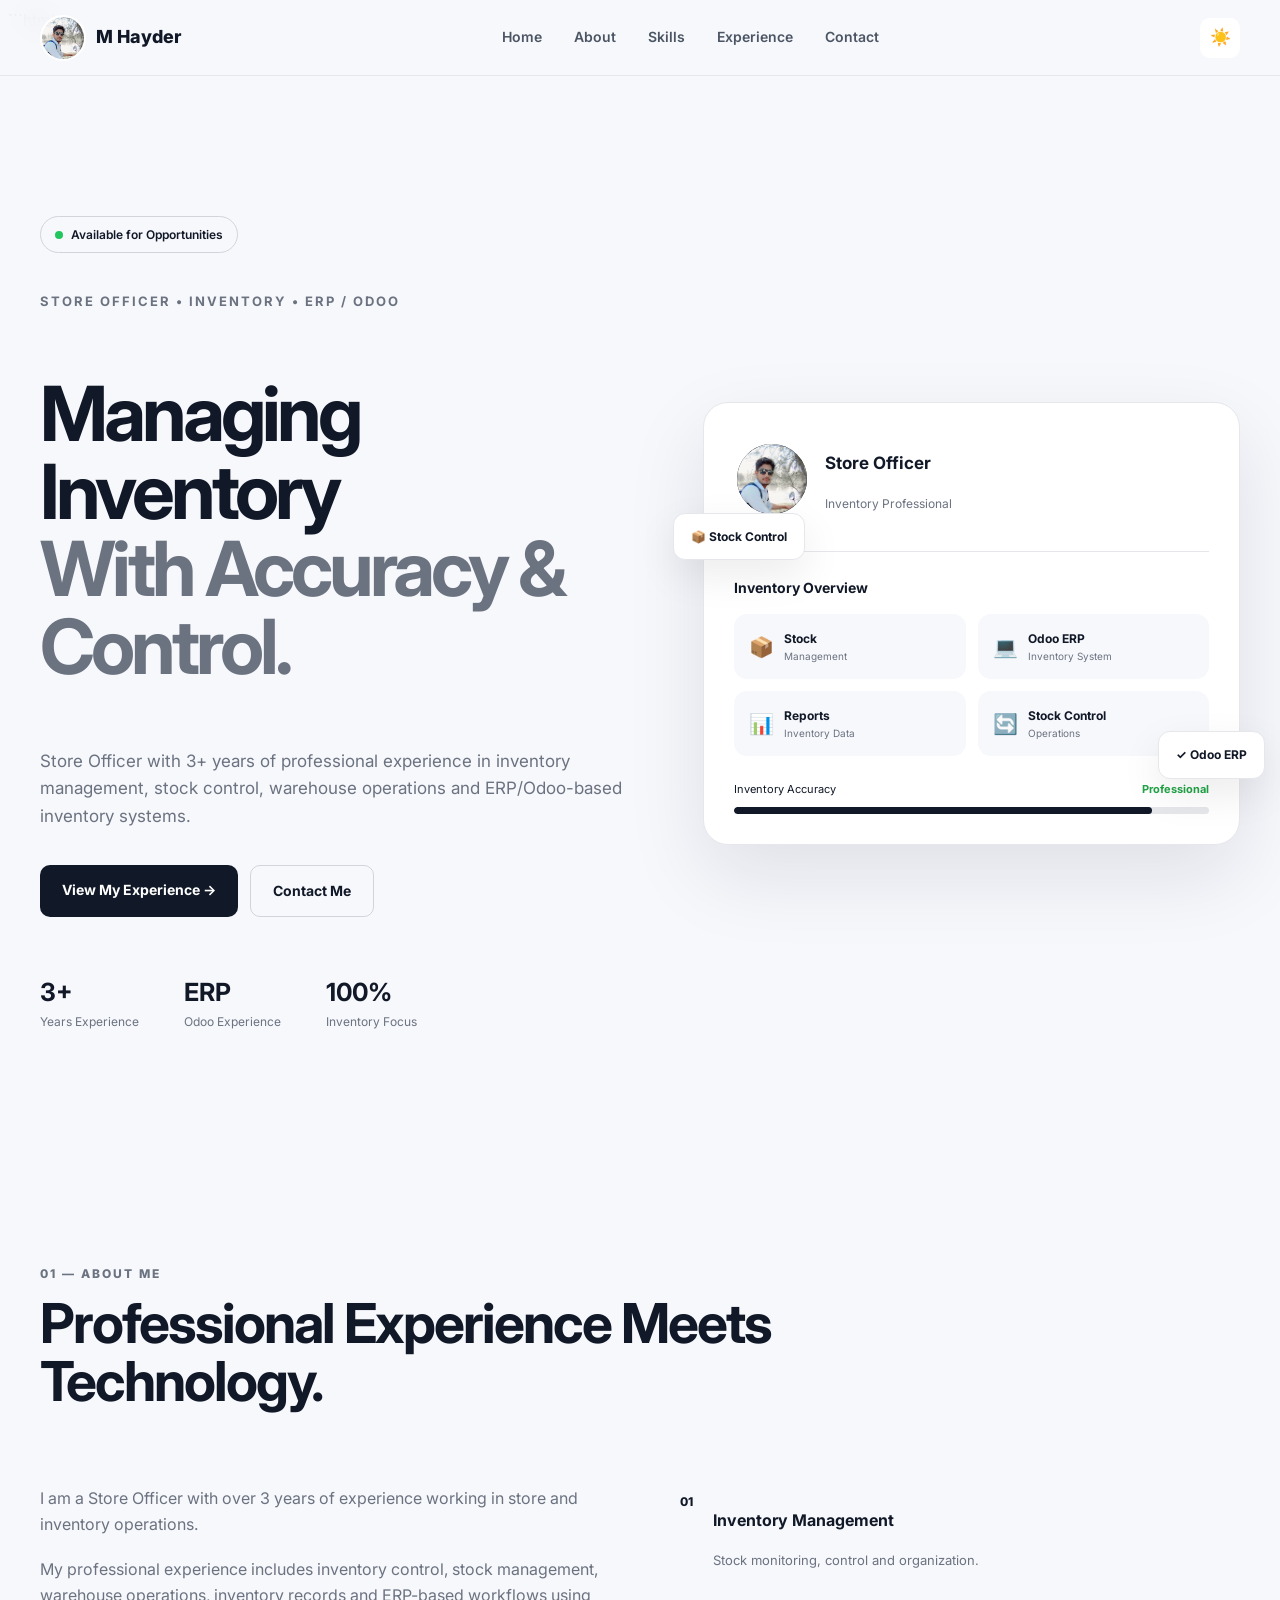
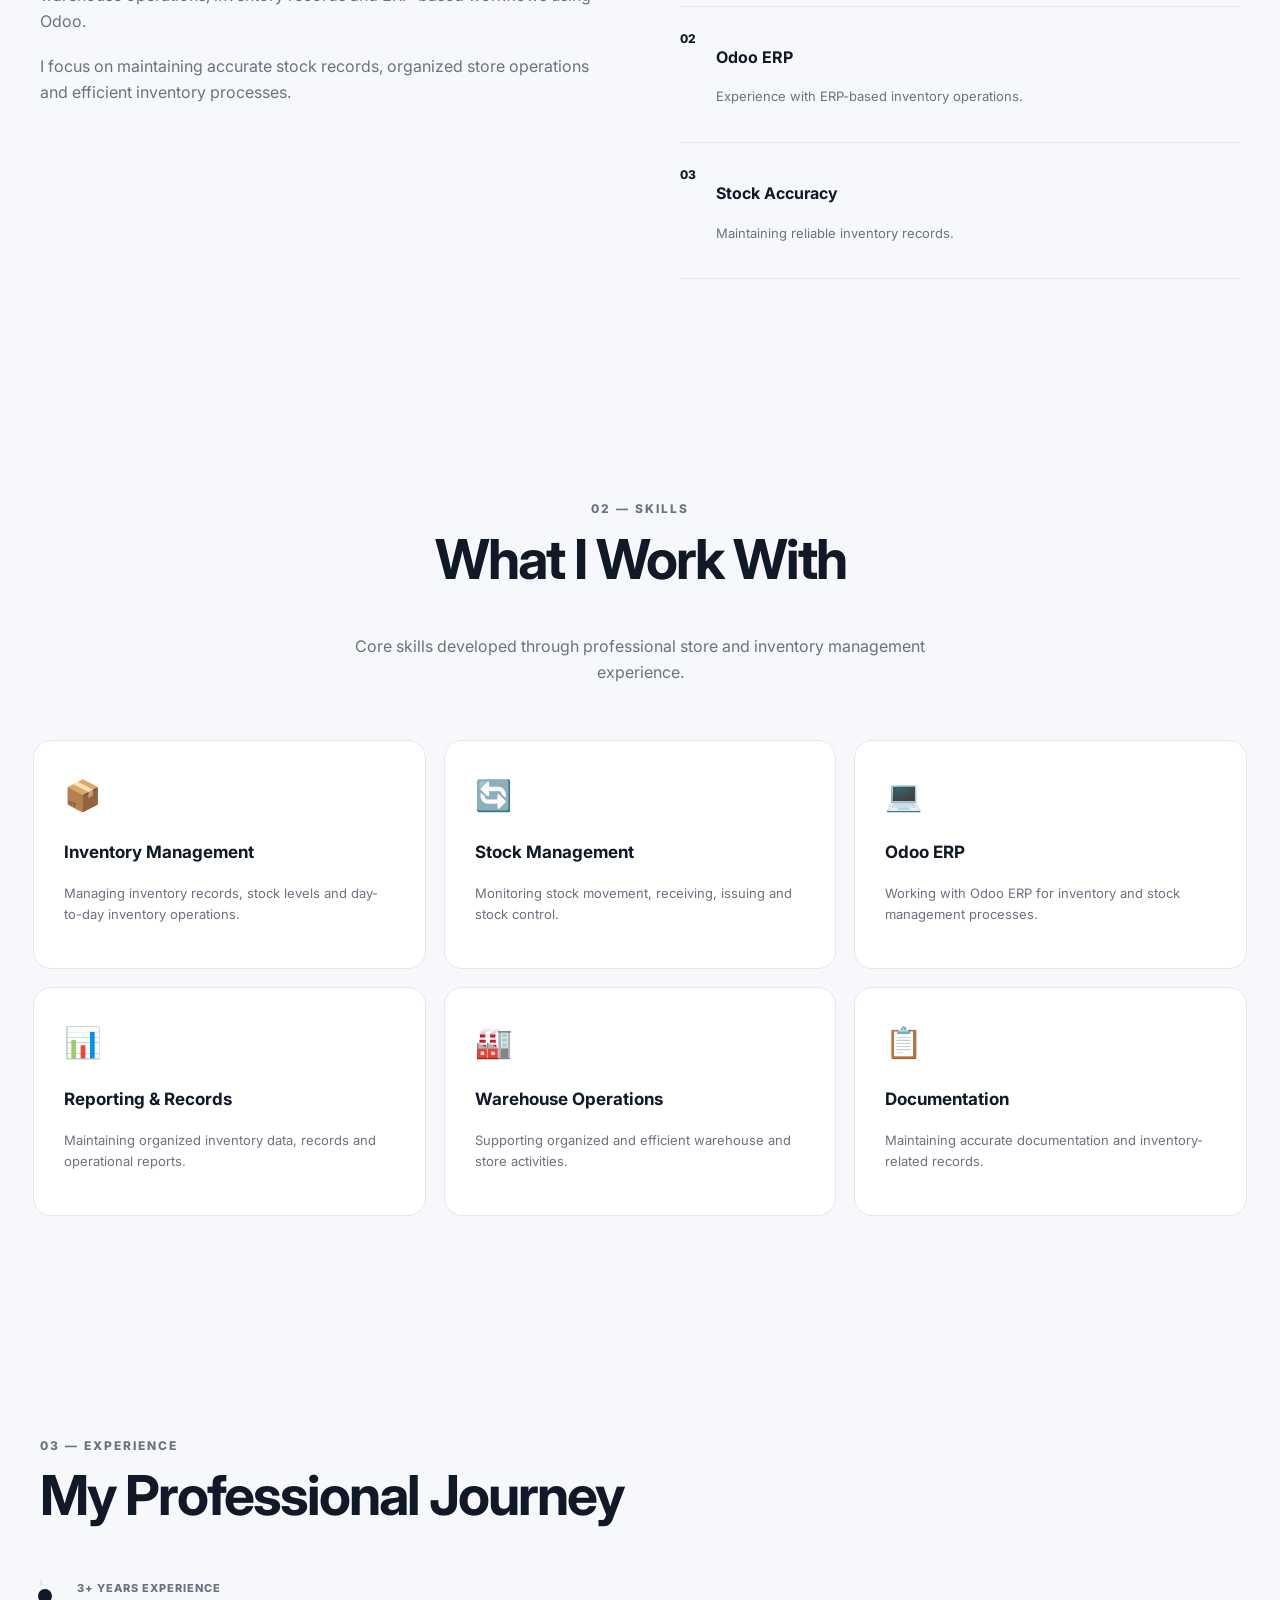
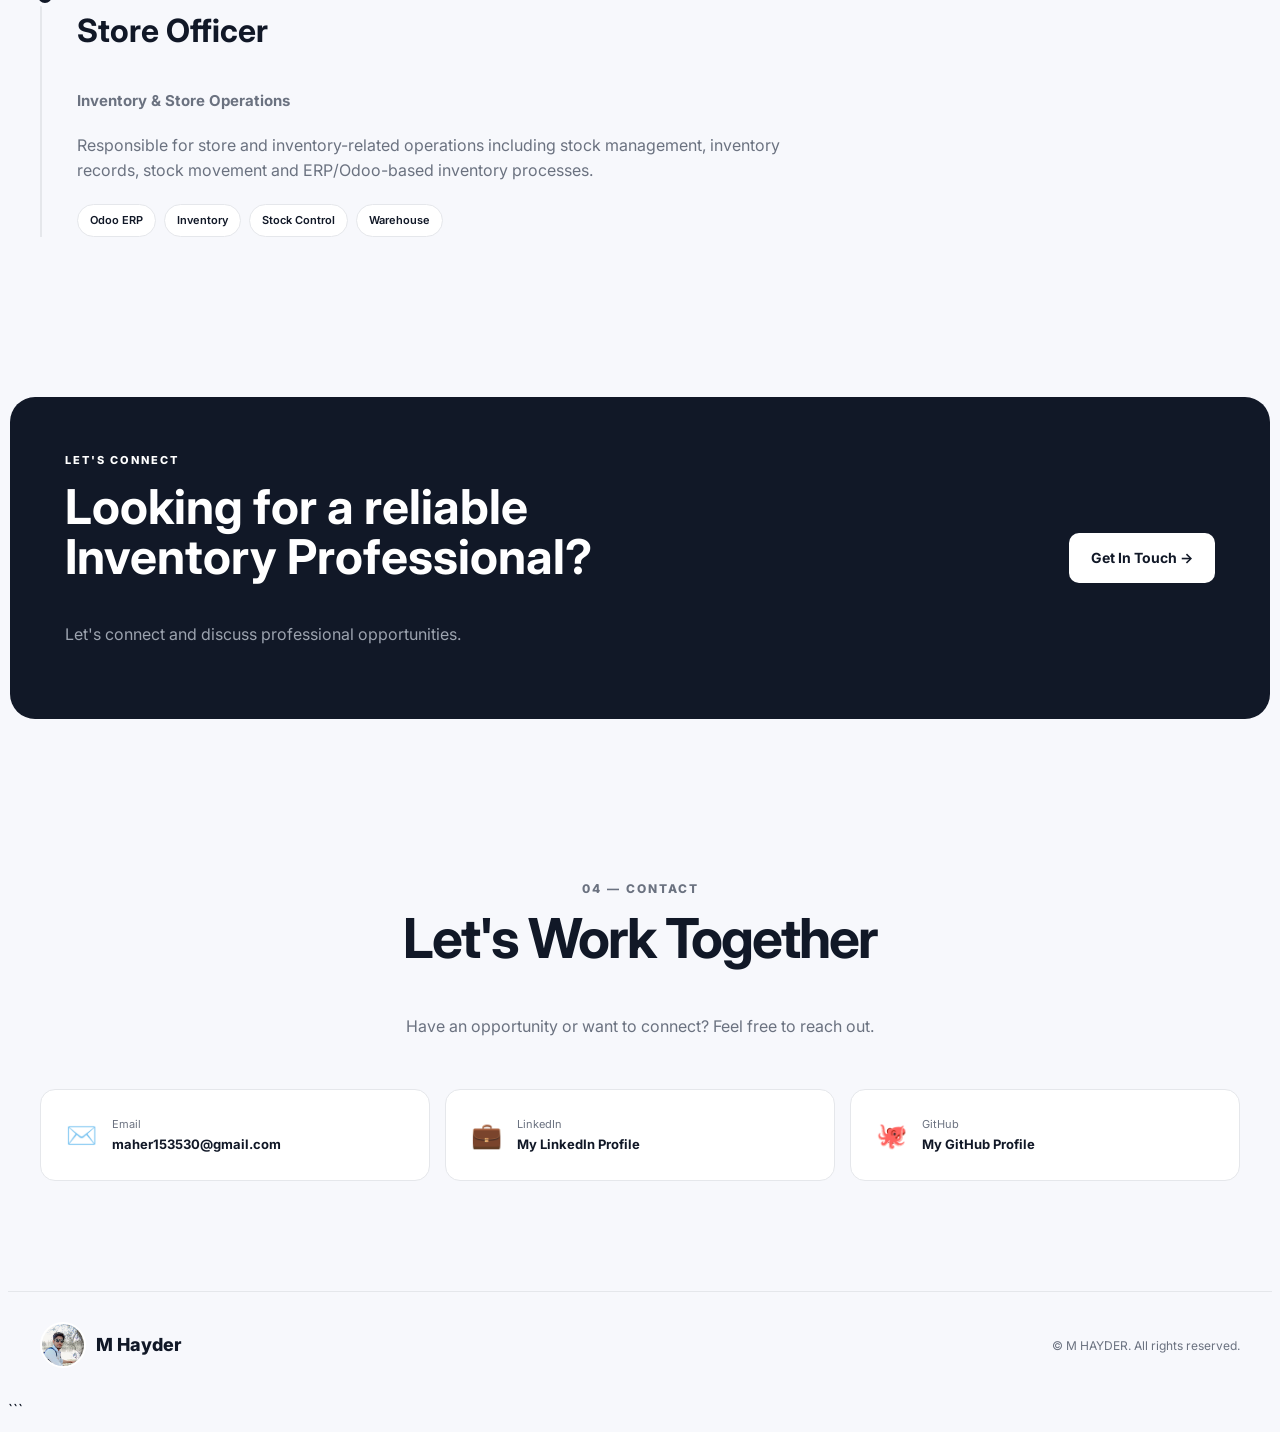
==== index.html @ 7ec23300 "Fix lowercase filenames for Github Pages" ====
```html
<!DOCTYPE html>
<html lang="en">
<head>
    <meta charset="UTF-8">
    <meta name="viewport" content="width=device-width, initial-scale=1.0">

    <title>M HAYDER | Store Officer & Inventory Professional</title>

    <meta name="description"
        content="Professional portfolio of a Store Officer specializing in Inventory Management, Stock Control and Odoo ERP.">

    <link rel="stylesheet" href="style.css">

    <!-- Google Font -->
    <link rel="preconnect" href="https://fonts.googleapis.com">
    <link rel="preconnect" href="https://fonts.gstatic.com" crossorigin>
    <link href="https://fonts.googleapis.com/css2?family=Inter:wght@400;500;600;700;800&display=swap" rel="stylesheet">
</head>

<body>

    <!-- ================= HEADER ================= -->

    <header class="header">

        <nav class="navbar">

            <a href="#home" class="logo">
    <span class="logo-photo">
        <img src="HAIDER.jpeg" alt="M Hayder">
    </span>
    M Hayder
</a>

            <div class="nav-links" id="navLinks">
                <a href="#home">Home</a>
                <a href="#about">About</a>
                <a href="#skills">Skills</a>
                <a href="#experience">Experience</a>
                <a href="#contact">Contact</a>
            </div>

            <div class="nav-actions">

                <button id="themeToggle" class="theme-btn" aria-label="Toggle dark mode">
                    ☀️
                </button>

                <button id="menuToggle" class="menu-btn">
                    ☰
                </button>

            </div>

        </nav>

    </header>


    <!-- ================= HERO ================= -->

    <main>

        <section id="home" class="hero">

            <div class="hero-content">

                <div class="hero-badge">
                    <span class="status-dot"></span>
                    Available for Opportunities
                </div>

                <p class="hero-small">
                    STORE OFFICER • INVENTORY • ERP / ODOO
                </p>

                <h1>
                    Managing Inventory
                    <span>With Accuracy & Control.</span>
                </h1>

                <p class="hero-description">
                    Store Officer with 3+ years of professional experience
                    in inventory management, stock control, warehouse
                    operations and ERP/Odoo-based inventory systems.
                </p>

                <div class="hero-buttons">

                    <a href="#experience" class="btn btn-primary">
                        View My Experience →
                    </a>

                    <a href="#contact" class="btn btn-secondary">
                        Contact Me
                    </a>

                </div>

                <div class="hero-stats">

                    <div class="stat">
                        <strong>3+</strong>
                        <span>Years Experience</span>
                    </div>

                    <div class="stat">
                        <strong>ERP</strong>
                        <span>Odoo Experience</span>
                    </div>

                    <div class="stat">
                        <strong>100%</strong>
                        <span>Inventory Focus</span>
                    </div>

                </div>

            </div>


            <!-- HERO CARD -->

            <div class="hero-visual">

                <div class="profile-card">

                    <div class="card-top">

                       <div class="profile-avatar">
                <img src="HAIDER.jpeg" alt="M Hayder">
                    </div>

                        <div>
                            <h3>Store Officer</h3>
                            <p>Inventory Professional</p>
                        </div>

                    </div>


                    <div class="dashboard-title">
                        Inventory Overview
                    </div>


                    <div class="dashboard-grid">

                        <div class="dashboard-item">
                            <span>📦</span>
                            <div>
                                <strong>Stock</strong>
                                <small>Management</small>
                            </div>
                        </div>

                        <div class="dashboard-item">
                            <span>💻</span>
                            <div>
                                <strong>Odoo ERP</strong>
                                <small>Inventory System</small>
                            </div>
                        </div>

                        <div class="dashboard-item">
                            <span>📊</span>
                            <div>
                                <strong>Reports</strong>
                                <small>Inventory Data</small>
                            </div>
                        </div>

                        <div class="dashboard-item">
                            <span>🔄</span>
                            <div>
                                <strong>Stock Control</strong>
                                <small>Operations</small>
                            </div>
                        </div>

                    </div>


                    <div class="card-progress">

                        <div class="progress-header">
                            <span>Inventory Accuracy</span>
                            <strong>Professional</strong>
                        </div>

                        <div class="progress-bar">
                            <span></span>
                        </div>

                    </div>

                </div>

                <div class="floating-card floating-one">
                    📦 Stock Control
                </div>

                <div class="floating-card floating-two">
                    ✓ Odoo ERP
                </div>

            </div>

        </section>


        <!-- ================= ABOUT ================= -->

        <section id="about" class="section about">

            <div class="section-heading">
                <span>01 — ABOUT ME</span>
                <h2>Professional Experience Meets<br>Technology.</h2>
            </div>

            <div class="about-grid">

                <div class="about-text">

                    <p>
                        I am a Store Officer with over 3 years of experience
                        working in store and inventory operations.
                    </p>

                    <p>
                        My professional experience includes inventory control,
                        stock management, warehouse operations, inventory
                        records and ERP-based workflows using Odoo.
                    </p>

                    <p>
                        I focus on maintaining accurate stock records,
                        organized store operations and efficient inventory
                        processes.
                    </p>

                </div>


                <div class="about-highlights">

                    <div class="highlight">
                        <span>01</span>
                        <div>
                            <h3>Inventory Management</h3>
                            <p>Stock monitoring, control and organization.</p>
                        </div>
                    </div>

                    <div class="highlight">
                        <span>02</span>
                        <div>
                            <h3>Odoo ERP</h3>
                            <p>Experience with ERP-based inventory operations.</p>
                        </div>
                    </div>

                    <div class="highlight">
                        <span>03</span>
                        <div>
                            <h3>Stock Accuracy</h3>
                            <p>Maintaining reliable inventory records.</p>
                        </div>
                    </div>

                </div>

            </div>

        </section>


        <!-- ================= SKILLS ================= -->

        <section id="skills" class="section skills-section">

            <div class="section-heading center">
                <span>02 — SKILLS</span>
                <h2>What I Work With</h2>
                <p>
                    Core skills developed through professional store
                    and inventory management experience.
                </p>
            </div>


            <div class="skills-grid">

                <div class="skill-card">
                    <div class="skill-icon">📦</div>
                    <h3>Inventory Management</h3>
                    <p>
                        Managing inventory records, stock levels and
                        day-to-day inventory operations.
                    </p>
                </div>

                <div class="skill-card">
                    <div class="skill-icon">🔄</div>
                    <h3>Stock Management</h3>
                    <p>
                        Monitoring stock movement, receiving,
                        issuing and stock control.
                    </p>
                </div>

                <div class="skill-card">
                    <div class="skill-icon">💻</div>
                    <h3>Odoo ERP</h3>
                    <p>
                        Working with Odoo ERP for inventory and
                        stock management processes.
                    </p>
                </div>

                <div class="skill-card">
                    <div class="skill-icon">📊</div>
                    <h3>Reporting & Records</h3>
                    <p>
                        Maintaining organized inventory data,
                        records and operational reports.
                    </p>
                </div>

                <div class="skill-card">
                    <div class="skill-icon">🏭</div>
                    <h3>Warehouse Operations</h3>
                    <p>
                        Supporting organized and efficient
                        warehouse and store activities.
                    </p>
                </div>

                <div class="skill-card">
                    <div class="skill-icon">📋</div>
                    <h3>Documentation</h3>
                    <p>
                        Maintaining accurate documentation and
                        inventory-related records.
                    </p>
                </div>

            </div>

        </section>


        <!-- ================= EXPERIENCE ================= -->

        <section id="experience" class="section experience-section">

            <div class="section-heading">
                <span>03 — EXPERIENCE</span>
                <h2>My Professional Journey</h2>
            </div>


            <div class="timeline">

                <div class="timeline-item">

                    <div class="timeline-dot"></div>

                    <div class="timeline-content">

                        <span class="timeline-date">
                            3+ YEARS EXPERIENCE
                        </span>

                        <h3>Store Officer</h3>

                        <h4>Inventory & Store Operations</h4>

                        <p>
                            Responsible for store and inventory-related
                            operations including stock management,
                            inventory records, stock movement and
                            ERP/Odoo-based inventory processes.
                        </p>

                        <div class="tags">
                            <span>Odoo ERP</span>
                            <span>Inventory</span>
                            <span>Stock Control</span>
                            <span>Warehouse</span>
                        </div>

                    </div>

                </div>

            </div>

        </section>


        <!-- ================= CTA ================= -->

        <section class="cta">

            <div>

                <span>LET'S CONNECT</span>

                <h2>
                    Looking for a reliable
                    Inventory Professional?
                </h2>

                <p>
                    Let's connect and discuss professional opportunities.
                </p>

            </div>

            <a href="#contact" class="btn btn-primary">
                Get In Touch →
            </a>

        </section>


        <!-- ================= CONTACT ================= -->

        <section id="contact" class="section contact-section">

            <div class="section-heading center">

                <span>04 — CONTACT</span>

                <h2>Let's Work Together</h2>

                <p>
                    Have an opportunity or want to connect?
                    Feel free to reach out.
                </p>

            </div>


            <div class="contact-grid">

                <a href="mailto:maher153530@gmail.com" class="contact-card">
                    <span>✉️</span>
                    <div>
                        <small>Email</small>
                        <strong>maher153530@gmail.com</strong>
                    </div>
                </a>

                <a href="#" class="contact-card">
                    <span>💼</span>
                    <div>
                        <small>LinkedIn</small>
                        <strong>My LinkedIn Profile</strong>
                    </div>
                </a>

                <a href="#" class="contact-card">
                    <span>🐙</span>
                    <div>
                        <small>GitHub</small>
                        <strong>My GitHub Profile</strong>
                    </div>
                </a>

            </div>

        </section>

    </main>


    <!-- ================= FOOTER ================= -->

    <footer>

        <div class="footer-content">

            <a href="#home" class="logo">
    <span class="logo-photo">
        <img src="HAIDER.jpeg" alt="M Hayder">
    </span>
    M Hayder
</a>

            <p>
                © <span id="year"></span> M HAYDER.
                All rights reserved.
            </p>

        </div>

    </footer>


    <script src="script.js"></script>

</body>
</html>
```
---- style.css ----
```css
/* ================================
   RESET
================================ */

* {
    margin: 0;
    padding: 0;
    box-sizing: border-box;
}

html {
    scroll-behavior: smooth;
}

body {
    font-family: "Inter", sans-serif;
    background: #f7f8fc;
    color: #111827;
    line-height: 1.6;
    transition: background 0.3s ease, color 0.3s ease;
}

a {
    text-decoration: none;
    color: inherit;
}


/* ================================
   HEADER
================================ */

.header {
    position: fixed;
    top: 0;
    left: 0;
    width: 100%;
    z-index: 1000;
    background: rgba(247, 248, 252, 0.85);
    backdrop-filter: blur(15px);
    border-bottom: 1px solid #e5e7eb;
}

.navbar {
    max-width: 1200px;
    margin: auto;
    height: 75px;
    padding: 0 25px;

    display: flex;
    align-items: center;
    justify-content: space-between;
}

.logo {
    display: flex;
    align-items: center;
    gap: 10px;

    font-size: 18px;
    font-weight: 800;
}

.logo-photo {
    width: 42px;
    height: 42px;
    display: block;
    border-radius: 50%;
    overflow: hidden;
    flex-shrink: 0;
    border: 2px solid #ffffff;
}

.logo-photo img {
    width: 100%;
    height: 100%;
    display: block;
    object-fit: cover;
    object-position: top;
}

.nav-links {
    display: flex;
    gap: 32px;
}

.nav-links a {
    font-size: 14px;
    font-weight: 600;
    color: #4b5563;

    transition: 0.3s;
}

.nav-links a:hover {
    color: #111827;
}

.nav-actions {
    display: flex;
    gap: 10px;
}

.theme-btn,
.menu-btn {
    border: 0;
    background: #ffffff;
    width: 40px;
    height: 40px;
    border-radius: 10px;
    cursor: pointer;
    font-size: 17px;
}

.menu-btn {
    display: none;
}


/* ================================
   HERO
================================ */

.hero {
    max-width: 1200px;
    margin: auto;
    min-height: 100vh;

    padding: 140px 25px 80px;

    display: grid;
    grid-template-columns: 1.05fr 0.95fr;
    align-items: center;
    gap: 70px;
}

.hero-badge {
    display: inline-flex;
    align-items: center;
    gap: 8px;

    padding: 8px 14px;
    border: 1px solid #d1d5db;
    border-radius: 50px;

    font-size: 12px;
    font-weight: 600;

    margin-bottom: 25px;
}

.status-dot {
    width: 8px;
    height: 8px;
    background: #22c55e;
    border-radius: 50%;
}

.hero-small {
    font-size: 13px;
    font-weight: 700;
    letter-spacing: 2px;
    color: #6b7280;

    margin-bottom: 18px;
}

.hero h1 {
    font-size: clamp(45px, 6vw, 76px);
    line-height: 1.02;
    letter-spacing: -4px;

    max-width: 700px;
}

.hero h1 span {
    display: block;
    color: #6b7280;
}

.hero-description {
    max-width: 620px;
    margin-top: 25px;

    color: #6b7280;
    font-size: 17px;
}

.hero-buttons {
    display: flex;
    gap: 12px;
    margin-top: 35px;
}

.btn {
    padding: 14px 22px;
    border-radius: 10px;

    font-size: 14px;
    font-weight: 700;

    transition: 0.3s;
}

.btn-primary {
    background: #111827;
    color: white;
}

.btn-primary:hover {
    transform: translateY(-3px);
}

.btn-secondary {
    border: 1px solid #d1d5db;
}

.btn-secondary:hover {
    background: #ffffff;
}

.hero-stats {
    display: flex;
    gap: 45px;
    margin-top: 55px;
}

.stat {
    display: flex;
    flex-direction: column;
}

.stat strong {
    font-size: 25px;
}

.stat span {
    font-size: 12px;
    color: #6b7280;
}


/* ================================
   HERO VISUAL
================================ */

.hero-visual {
    position: relative;
}

.profile-card {
    background: white;
    border: 1px solid #e5e7eb;

    border-radius: 25px;
    padding: 30px;

    box-shadow: 0 30px 80px rgba(17, 24, 39, 0.10);

    animation: floating 5s ease-in-out infinite;
}

@keyframes floating {
    0%, 100% {
        transform: translateY(0);
    }

    50% {
        transform: translateY(-12px);
    }
}

.card-top {
    display: flex;
    align-items: center;
    gap: 15px;
    padding-bottom: 25px;
    border-bottom: 1px solid #e5e7eb;
}

.profile-avatar {
    width: 70px;
    height: 70px;
    border-radius: 50%;
    overflow: hidden;
    flex-shrink: 0;
    border: 3px solid white;
    background: #111827;
}

.profile-avatar img {
    width: 100%;
    height: 100%;
    display: block;
    object-fit: cover;
    object-position: top;
}

.card-top h3 {
    font-size: 17px;
}

.card-top p {
    font-size: 12px;
    color: #6b7280;
}

.dashboard-title {
    font-size: 14px;
    font-weight: 700;
    margin: 25px 0 15px;
}

.dashboard-grid {
    display: grid;
    grid-template-columns: 1fr 1fr;
    gap: 12px;
}

.dashboard-item {
    padding: 15px;

    display: flex;
    gap: 10px;
    align-items: center;

    background: #f7f8fc;
    border-radius: 13px;
}

.dashboard-item > span {
    font-size: 20px;
}

.dashboard-item strong,
.dashboard-item small {
    display: block;
}

.dashboard-item strong {
    font-size: 12px;
}

.dashboard-item small {
    color: #6b7280;
    font-size: 10px;
}

.card-progress {
    margin-top: 25px;
}

.progress-header {
    display: flex;
    justify-content: space-between;

    font-size: 11px;
    margin-bottom: 8px;
}

.progress-header strong {
    color: #22a447;
}

.progress-bar {
    height: 7px;
    background: #e5e7eb;
    border-radius: 20px;
    overflow: hidden;
}

.progress-bar span {
    display: block;
    width: 88%;
    height: 100%;
    background: #111827;
    border-radius: 20px;
}

.floating-card {
    position: absolute;

    background: white;
    border: 1px solid #e5e7eb;

    padding: 13px 17px;

    border-radius: 12px;

    font-size: 12px;
    font-weight: 700;

    box-shadow: 0 15px 40px rgba(0,0,0,0.08);
}

.floating-one {
    left: -30px;
    top: 25%;
}

.floating-two {
    right: -25px;
    bottom: 15%;
}


/* ================================
   SECTIONS
================================ */

.section {
    max-width: 1200px;
    margin: auto;
    padding: 110px 25px;
}

.section-heading span {
    font-size: 12px;
    font-weight: 800;
    letter-spacing: 2px;
    color: #6b7280;
}

.section-heading h2 {
    margin-top: 12px;

    font-size: clamp(35px, 5vw, 55px);
    line-height: 1.05;
    letter-spacing: -2px;
}

.section-heading p {
    max-width: 600px;
    margin-top: 18px;
    color: #6b7280;
}

.center {
    text-align: center;
}

.center p {
    margin-left: auto;
    margin-right: auto;
}


/* ================================
   ABOUT
================================ */

.about-grid {
    display: grid;
    grid-template-columns: 1fr 1fr;
    gap: 80px;

    margin-top: 60px;
}

.about-text p {
    color: #6b7280;
    margin-bottom: 20px;
    font-size: 16px;
}

.highlight {
    display: flex;
    gap: 20px;

    padding: 22px 0;

    border-bottom: 1px solid #e5e7eb;
}

.highlight > span {
    font-size: 12px;
    font-weight: 800;
}

.highlight h3 {
    font-size: 16px;
}

.highlight p {
    color: #6b7280;
    font-size: 13px;
    margin-top: 5px;
}


/* ================================
   SKILLS
================================ */

.skills-section {
    max-width: 1300px;
}

.skills-grid {
    display: grid;
    grid-template-columns: repeat(3, 1fr);
    gap: 18px;

    margin-top: 55px;
}

.skill-card {
    padding: 30px;

    background: white;
    border: 1px solid #e5e7eb;
    border-radius: 18px;

    transition: 0.3s;
}

.skill-card:hover {
    transform: translateY(-7px);
    box-shadow: 0 20px 50px rgba(0,0,0,0.08);
}

.skill-icon {
    font-size: 30px;
    margin-bottom: 20px;
}

.skill-card h3 {
    font-size: 17px;
}

.skill-card p {
    color: #6b7280;
    font-size: 13px;
    margin-top: 10px;
}


/* ================================
   EXPERIENCE
================================ */

.timeline {
    margin-top: 55px;
    border-left: 2px solid #e5e7eb;
    padding-left: 35px;
}

.timeline-item {
    position: relative;
}

.timeline-dot {
    position: absolute;

    left: -43px;
    top: 5px;

    width: 14px;
    height: 14px;

    background: #111827;
    border-radius: 50%;

    border: 4px solid #f7f8fc;
}

.timeline-content {
    max-width: 750px;
}

.timeline-date {
    font-size: 11px;
    font-weight: 800;
    letter-spacing: 1px;
    color: #6b7280;
}

.timeline-content h3 {
    font-size: 32px;
    margin-top: 8px;
}

.timeline-content h4 {
    color: #6b7280;
    font-size: 15px;
}

.timeline-content p {
    color: #6b7280;
    margin-top: 20px;
}

.tags {
    display: flex;
    flex-wrap: wrap;
    gap: 8px;

    margin-top: 20px;
}

.tags span {
    background: white;
    border: 1px solid #e5e7eb;

    padding: 7px 12px;
    border-radius: 50px;

    font-size: 11px;
    font-weight: 600;
}


/* ================================
   CTA
================================ */

.cta {
    max-width: 1150px;
    margin: 50px auto;
    padding: 55px;

    border-radius: 25px;
    background: #111827;
    color: white;

    display: flex;
    align-items: center;
    justify-content: space-between;

    gap: 30px;
}

.cta span {
    font-size: 11px;
    letter-spacing: 2px;
    font-weight: 800;
}

.cta h2 {
    max-width: 600px;

    font-size: clamp(30px, 4vw, 48px);
    line-height: 1.05;

    margin-top: 12px;
}

.cta p {
    color: #9ca3af;
    margin-top: 12px;
}

.cta .btn-primary {
    background: white;
    color: #111827;
    white-space: nowrap;
}


/* ================================
   CONTACT
================================ */

.contact-grid {
    display: grid;
    grid-template-columns: repeat(3, 1fr);
    gap: 15px;

    margin-top: 50px;
}

.contact-card {
    background: white;
    border: 1px solid #e5e7eb;

    padding: 25px;

    border-radius: 15px;

    display: flex;
    align-items: center;
    gap: 15px;

    transition: 0.3s;
}

.contact-card:hover {
    transform: translateY(-5px);
}

.contact-card > span {
    font-size: 25px;
}

.contact-card small,
.contact-card strong {
    display: block;
}

.contact-card small {
    color: #6b7280;
    font-size: 11px;
}

.contact-card strong {
    font-size: 13px;
}


/* ================================
   FOOTER
================================ */

footer {
    border-top: 1px solid #e5e7eb;
}

.footer-content {
    max-width: 1200px;
    margin: auto;
    padding: 30px 25px;

    display: flex;
    justify-content: space-between;
    align-items: center;
}

.footer-content p {
    font-size: 12px;
    color: #6b7280;
}


/* ================================
   DARK MODE
================================ */

body.dark {
    background: #0b0f19;
    color: #f9fafb;
}

body.dark .header {
    background: rgba(11, 15, 25, 0.85);
    border-color: #1f2937;
}

body.dark .logo span,
body.dark .profile-avatar,
body.dark .btn-primary,
body.dark .timeline-dot {
    background: white;
    color: #111827;
}

body.dark .nav-links a {
    color: #9ca3af;
}

body.dark .nav-links a:hover {
    color: white;
}

body.dark .theme-btn,
body.dark .menu-btn,
body.dark .profile-card,
body.dark .skill-card,
body.dark .contact-card,
body.dark .dashboard-item,
body.dark .floating-card,
body.dark .tags span {
    background: #111827;
    border-color: #1f2937;
    color: white;
}

body.dark .dashboard-item {
    background: #0b0f19;
}

body.dark .hero-description,
body.dark .stat span,
body.dark .section-heading p,
body.dark .about-text p,
body.dark .highlight p,
body.dark .skill-card p,
body.dark .timeline-content p {
    color: #9ca3af;
}

body.dark .btn-secondary {
    border-color: #374151;
}

body.dark .btn-secondary:hover {
    background: #111827;
}

body.dark .card-top,
body.dark .highlight,
body.dark .timeline,
body.dark footer {
    border-color: #1f2937;
}

body.dark .timeline-dot {
    border-color: #0b0f19;
}

body.dark .progress-bar {
    background: #374151;
}

body.dark .progress-bar span {
    background: white;
}


/* ================================
   MOBILE
================================ */

@media (max-width: 900px) {

    .nav-links {
        position: absolute;

        top: 75px;
        left: 20px;
        right: 20px;

        display: none;
        flex-direction: column;

        background: white;
        padding: 20px;

        border-radius: 15px;
        border: 1px solid #e5e7eb;
    }

    body.dark .nav-links {
        background: #111827;
        border-color: #1f2937;
    }

    .nav-links.active {
        display: flex;
    }

    .menu-btn {
        display: block;
    }

    .hero {
        grid-template-columns: 1fr;
        padding-top: 120px;
    }

    .hero-visual {
        max-width: 650px;
        width: 100%;
        margin: auto;
    }

    .about-grid {
        grid-template-columns: 1fr;
        gap: 40px;
    }

    .skills-grid {
        grid-template-columns: 1fr 1fr;
    }

    .contact-grid {
        grid-template-columns: 1fr;
    }

    .cta {
        margin-left: 25px;
        margin-right: 25px;
        flex-direction: column;
        align-items: flex-start;
    }

}

@media (max-width: 600px) {

    .hero {
        padding-left: 20px;
        padding-right: 20px;
    }

    .hero h1 {
        letter-spacing: -2px;
    }

    .hero-buttons {
        flex-direction: column;
    }

    .hero-stats {
        gap: 20px;
        flex-wrap: wrap;
    }

    .skills-grid {
        grid-template-columns: 1fr;
    }

    .floating-card {
        display: none;
    }

    .profile-card {
        padding: 20px;
    }

    .dashboard-grid {
        grid-template-columns: 1fr;
    }

    .section {
        padding: 80px 20px;
    }

    .cta {
        padding: 35px 25px;
    }

    .footer-content {
        flex-direction: column;
        gap: 15px;
    }

}
```
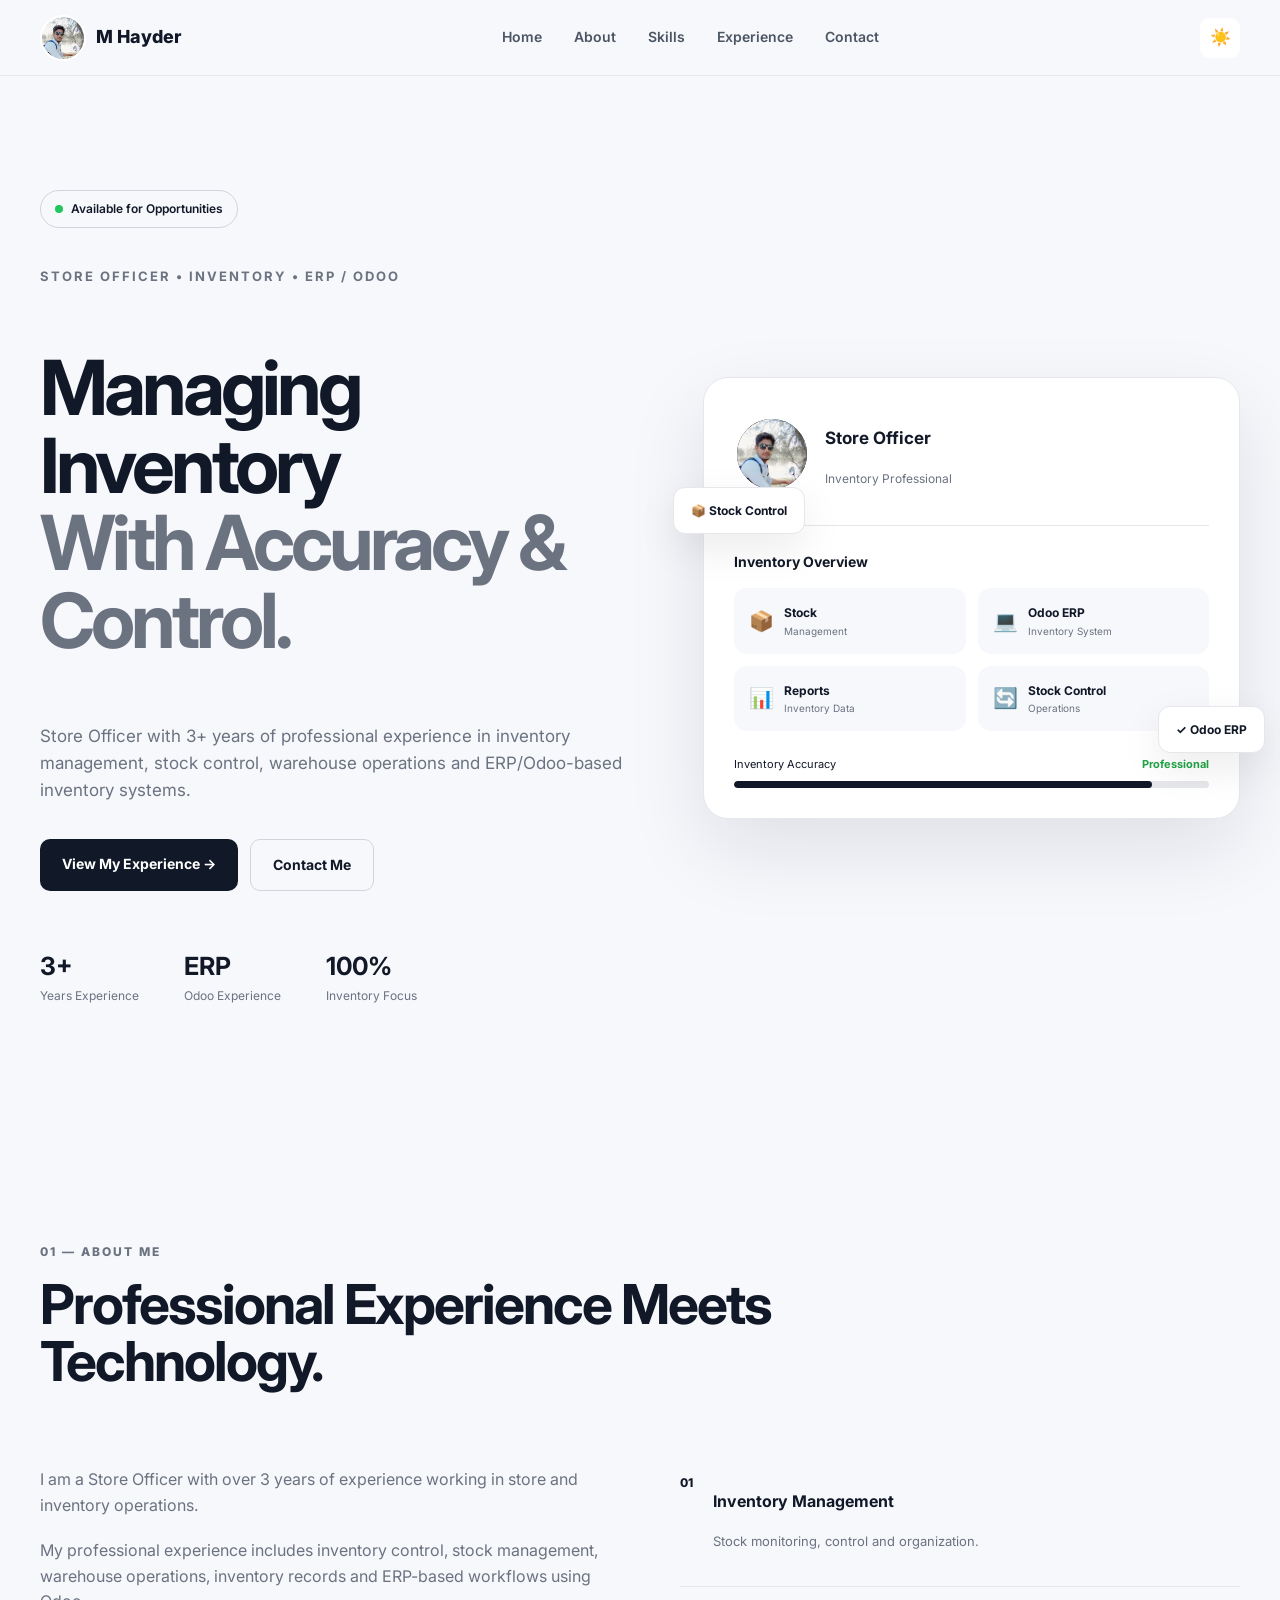
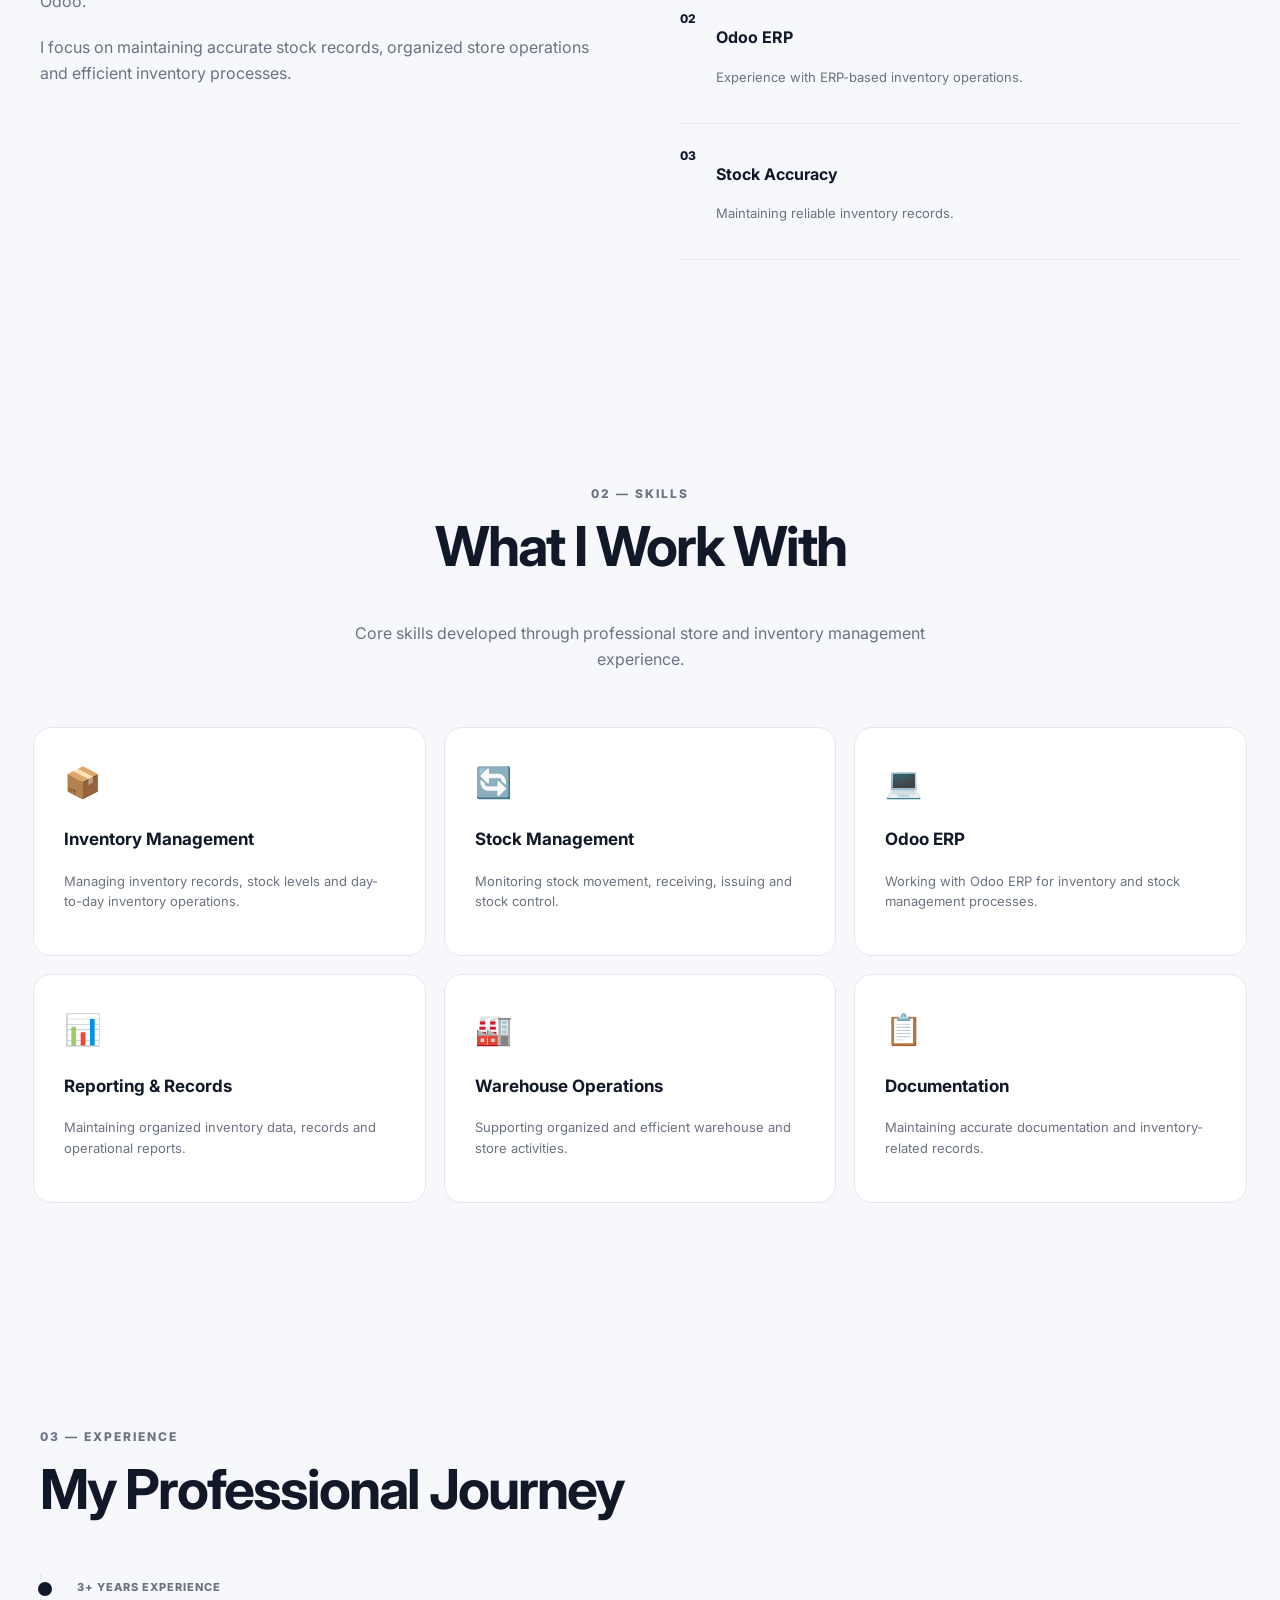
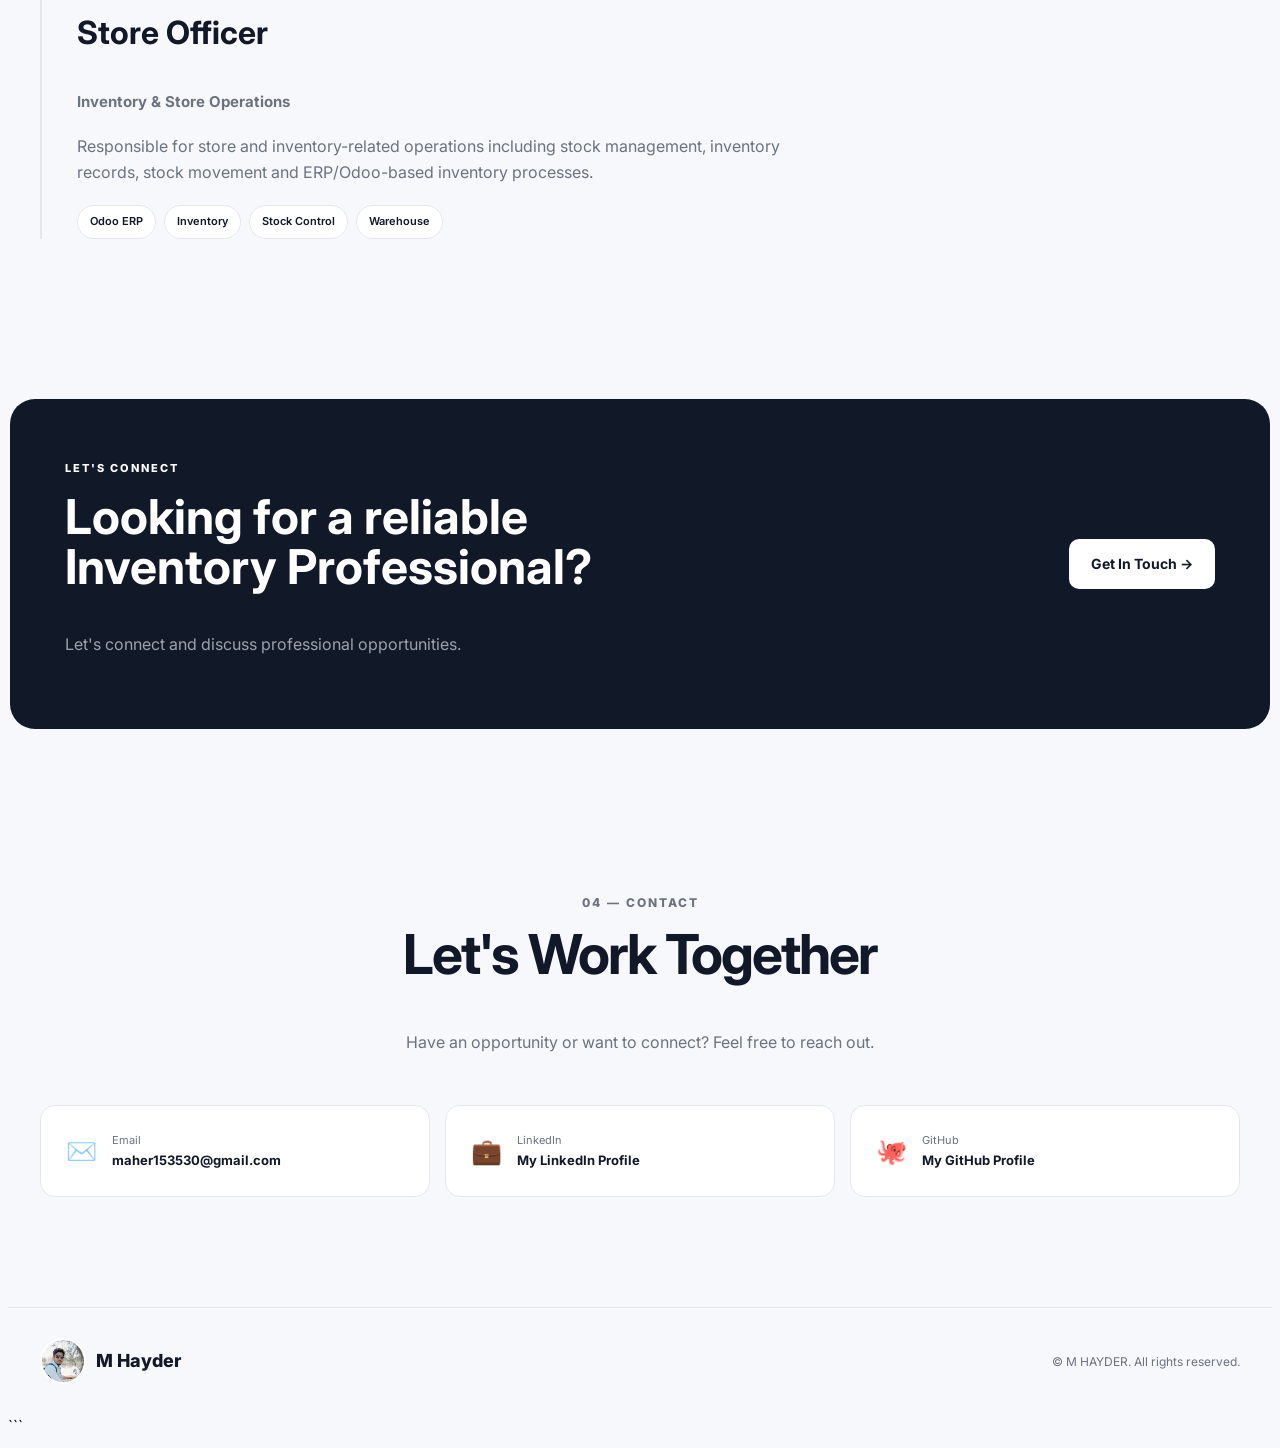
==== commit 87589333: "Update index.html" ====
--- a/index.html
+++ b/index.html
@@ -1,4 +1,4 @@
-```html
+
 <!DOCTYPE html>
 <html lang="en">
 <head>
@@ -16,6 +16,7 @@
     <link rel="preconnect" href="https://fonts.googleapis.com">
     <link rel="preconnect" href="https://fonts.gstatic.com" crossorigin>
     <link href="https://fonts.googleapis.com/css2?family=Inter:wght@400;500;600;700;800&display=swap" rel="stylesheet">
+    <meta name="google-site-verification" content="uo7o2rng1lUNTpP0HtGifUCnrUQ8g1DJI7003KRVo10" />
 </head>
 
 <body>
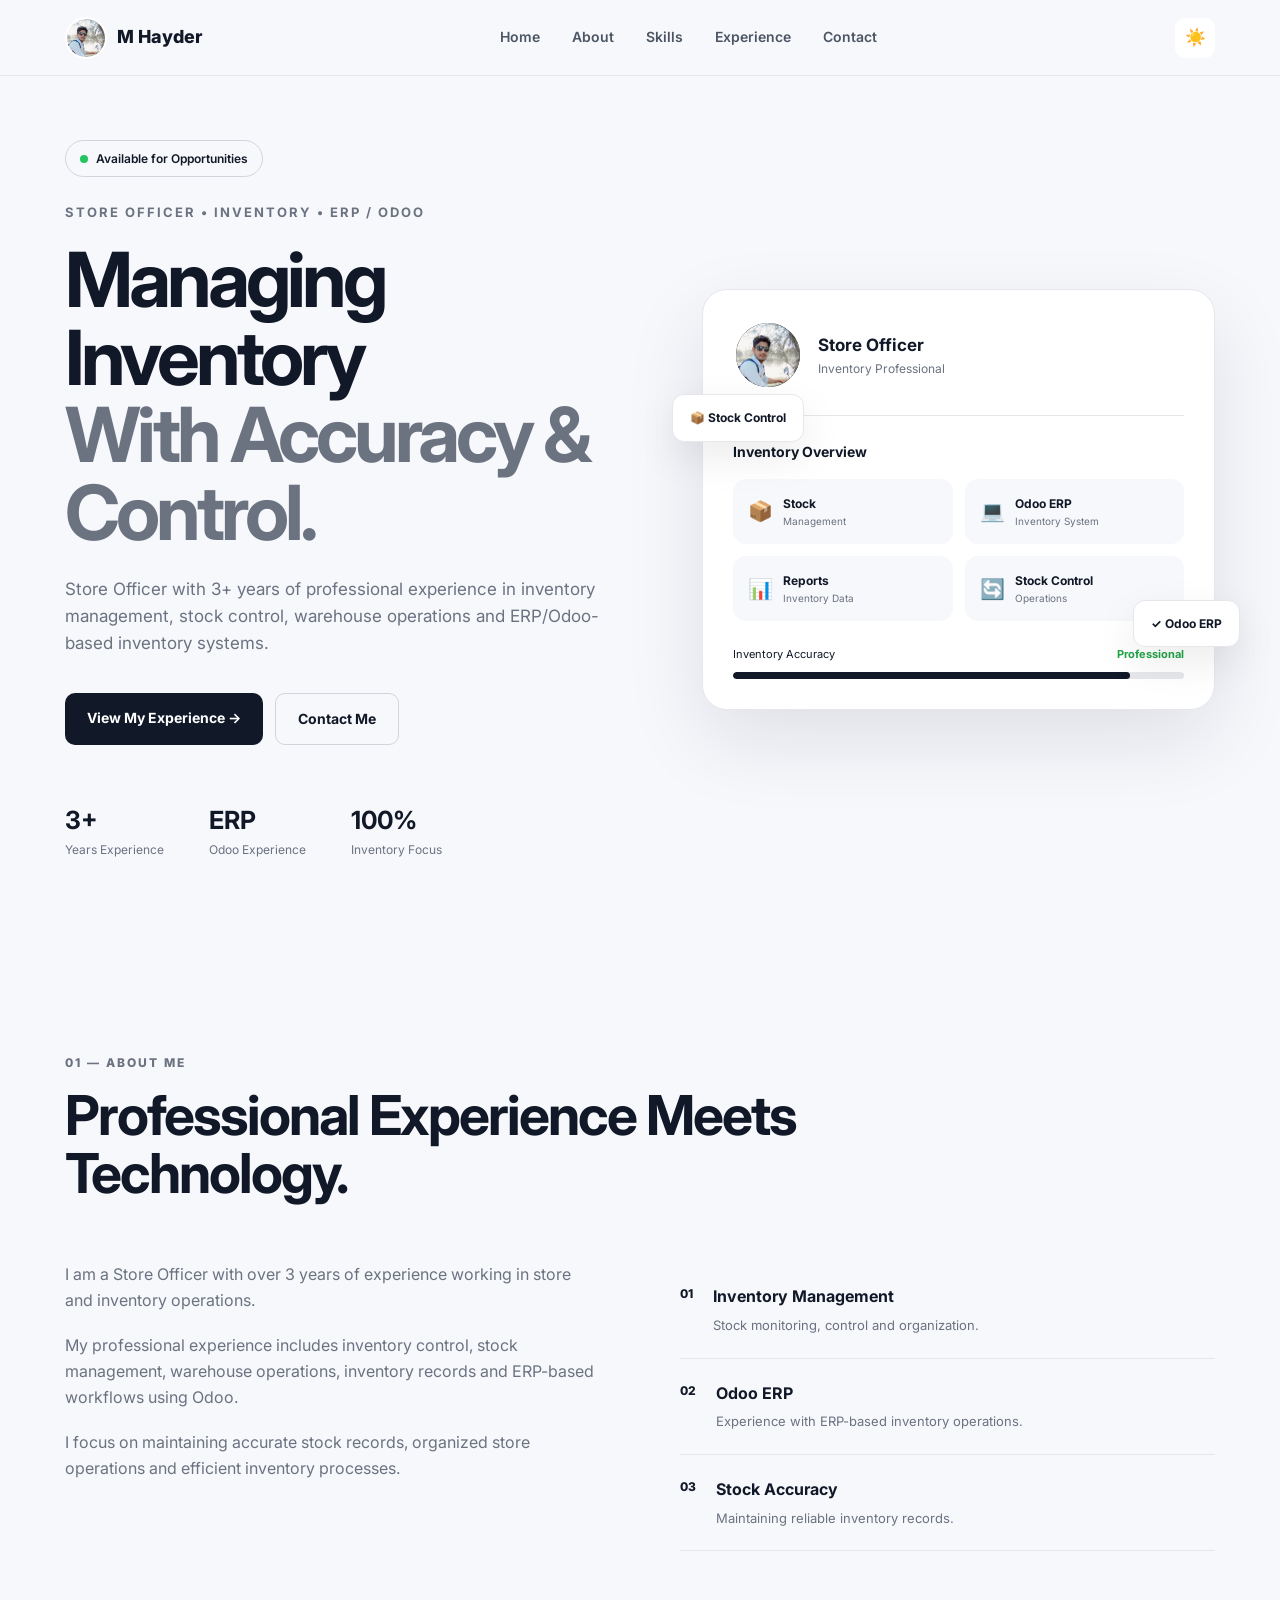
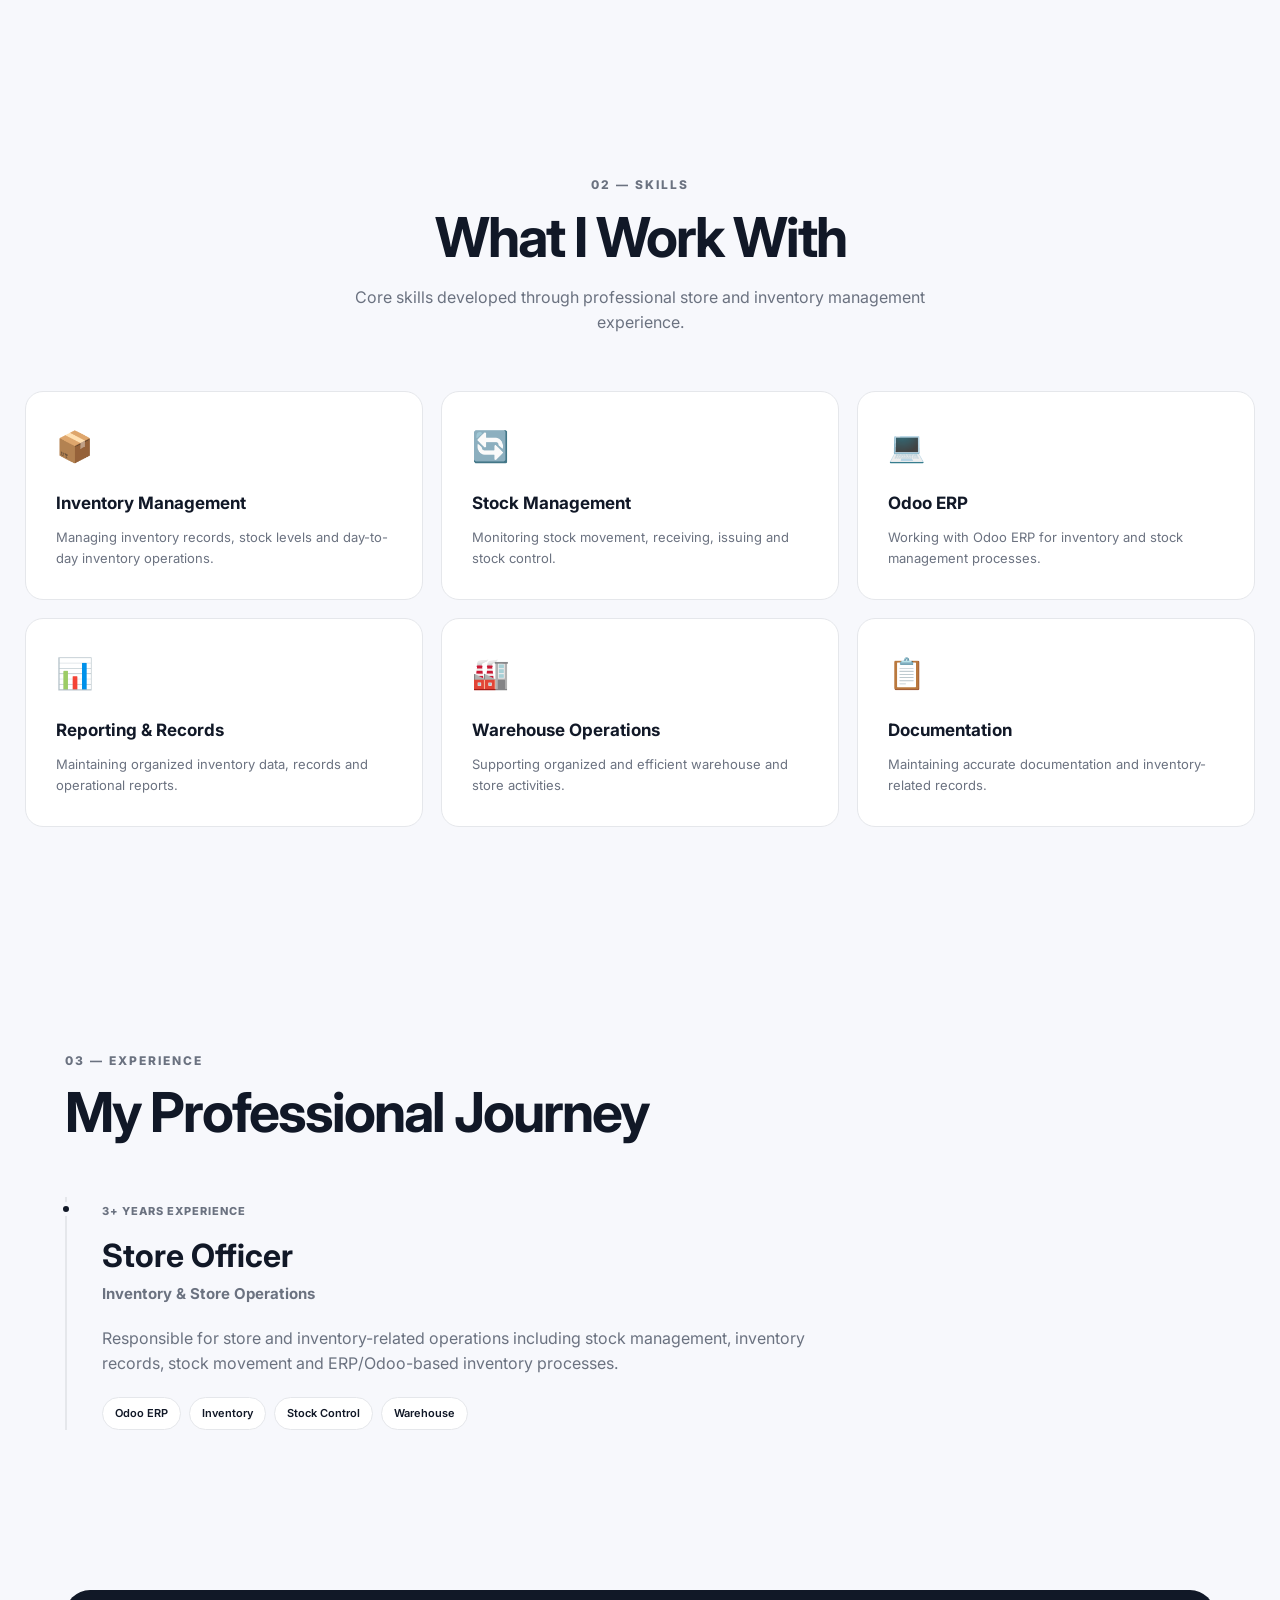
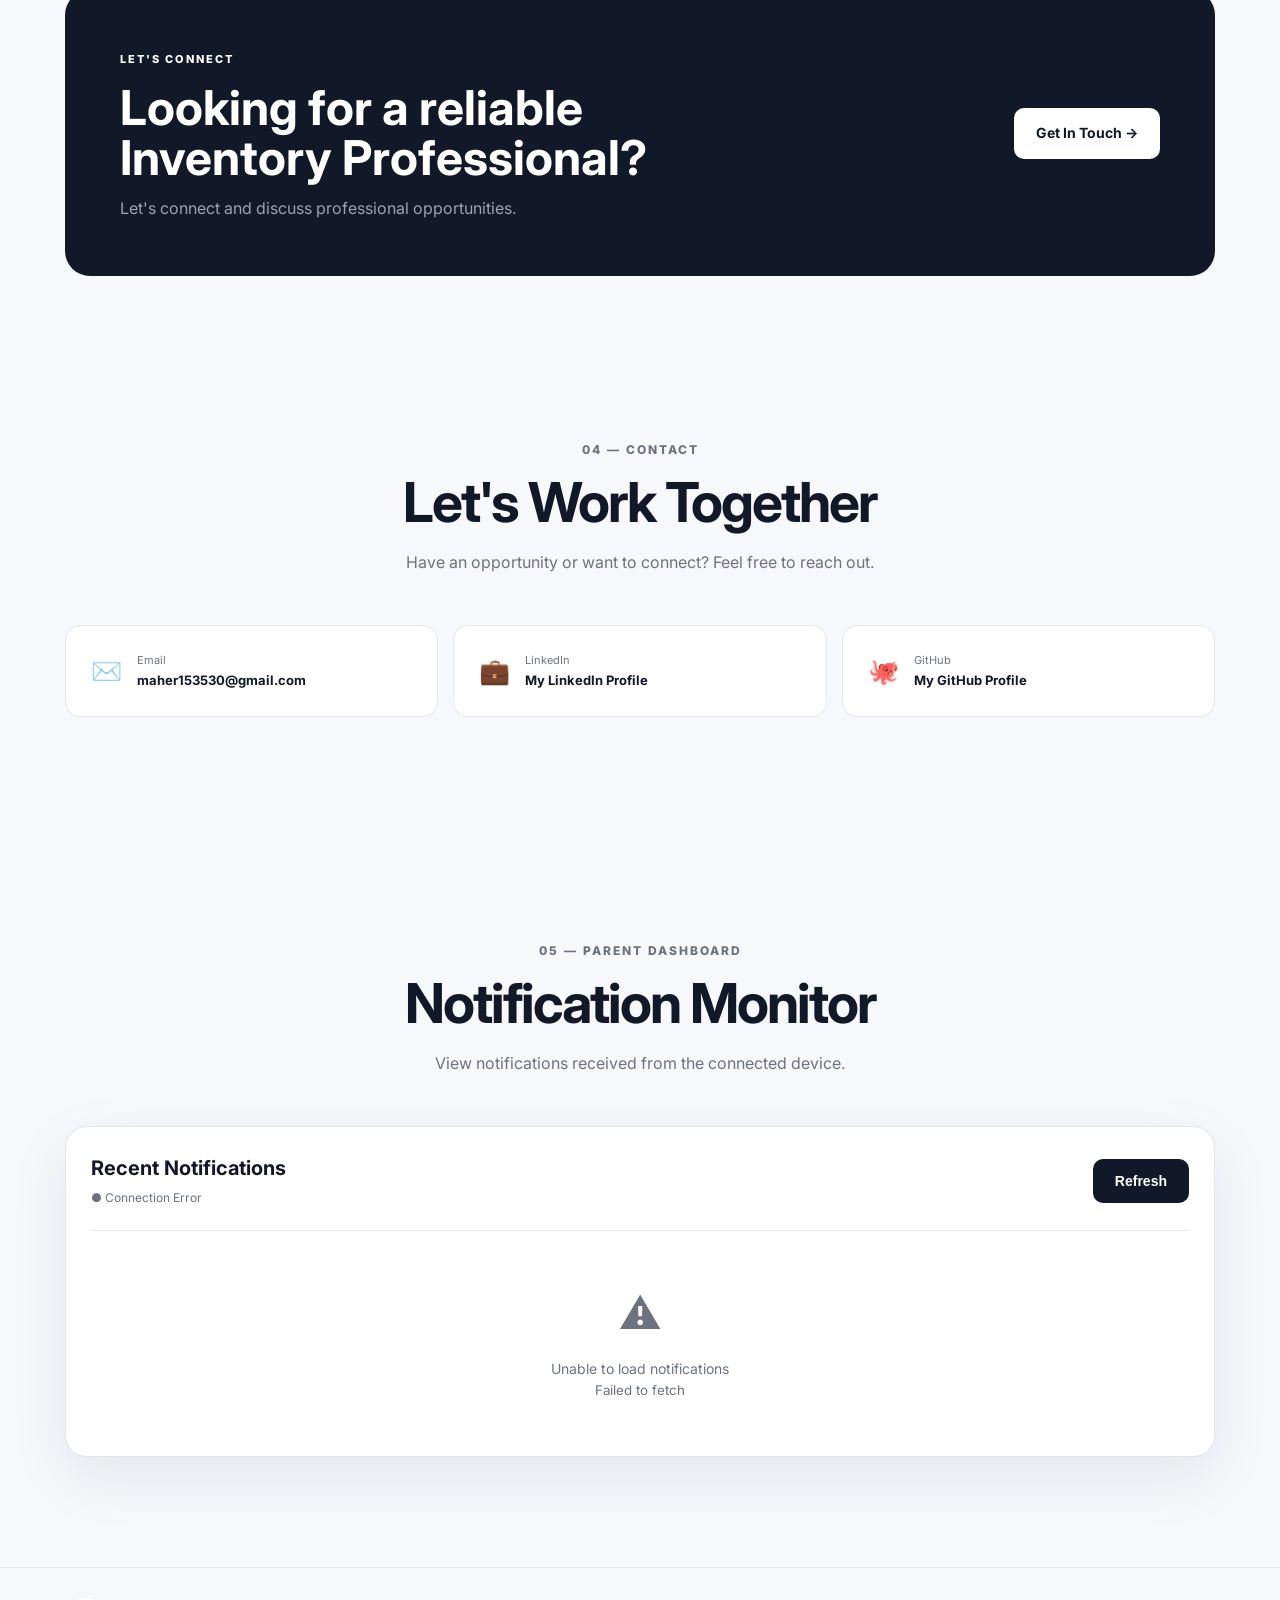
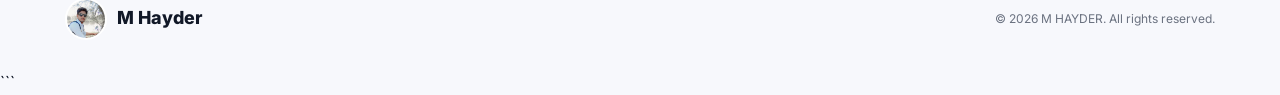
==== commit a1ed8359: "Update index.html" ====
--- a/index.html
+++ b/index.html
@@ -474,6 +474,70 @@
             </div>
 
         </section>
+                </section>
+
+
+        <!-- ================= PARENT DASHBOARD ================= -->
+
+        <section id="parent-dashboard" class="section parent-dashboard-section">
+
+            <div class="section-heading center">
+
+                <span>05 — PARENT DASHBOARD</span>
+
+                <h2>Notification Monitor</h2>
+
+                <p>
+                    View notifications received from the connected device.
+                </p>
+
+            </div>
+
+
+            <div class="notification-dashboard">
+
+                <div class="notification-header">
+
+                    <div>
+                        <h3>Recent Notifications</h3>
+
+                        <span id="notificationStatus">
+                            Connecting...
+                        </span>
+                    </div>
+
+                    <button
+                        id="refreshNotifications"
+                        class="btn btn-primary"
+                        type="button">
+                        Refresh
+                    </button>
+
+                </div>
+
+
+                <div
+                    id="notificationList"
+                    class="notification-list">
+
+                    <div class="notification-empty">
+
+                        <span>🔔</span>
+
+                        <p>
+                            Loading notifications...
+                        </p>
+
+                    </div>
+
+                </div>
+
+            </div>
+
+        </section>
+
+
+    </main>
 
     </main>
 
--- a/style.css
+++ b/style.css
@@ -1,4 +1,3 @@
-```css
 /* ================================
    RESET
 ================================ */
@@ -201,6 +200,8 @@
     font-weight: 700;
 
     transition: 0.3s;
+    border: none;
+    cursor: pointer;
 }
 
 .btn-primary {
@@ -659,6 +660,168 @@
 
 
 /* ================================
+   PARENT NOTIFICATION DASHBOARD
+================================ */
+
+.parent-dashboard-section {
+    max-width: 1200px;
+}
+
+.notification-dashboard {
+    margin-top: 50px;
+
+    background: white;
+    border: 1px solid #e5e7eb;
+    border-radius: 22px;
+
+    padding: 25px;
+
+    box-shadow: 0 20px 60px rgba(17, 24, 39, 0.08);
+}
+
+.notification-header {
+    display: flex;
+    align-items: center;
+    justify-content: space-between;
+
+    gap: 20px;
+
+    padding-bottom: 20px;
+    border-bottom: 1px solid #e5e7eb;
+}
+
+.notification-header h3 {
+    font-size: 20px;
+}
+
+#notificationStatus {
+    display: inline-block;
+
+    margin-top: 4px;
+
+    font-size: 12px;
+    color: #6b7280;
+}
+
+.notification-list {
+    display: flex;
+    flex-direction: column;
+    gap: 12px;
+
+    margin-top: 20px;
+}
+
+.notification-empty {
+    min-height: 180px;
+
+    display: flex;
+    flex-direction: column;
+    align-items: center;
+    justify-content: center;
+
+    text-align: center;
+
+    color: #6b7280;
+}
+
+.notification-empty span {
+    font-size: 42px;
+    margin-bottom: 10px;
+}
+
+.notification-empty p {
+    font-size: 14px;
+}
+
+.notification-item {
+    display: flex;
+    align-items: flex-start;
+    gap: 15px;
+
+    padding: 18px;
+
+    background: #f7f8fc;
+    border: 1px solid #e5e7eb;
+    border-radius: 15px;
+
+    transition: 0.3s;
+}
+
+.notification-item:hover {
+    transform: translateY(-2px);
+    box-shadow: 0 10px 30px rgba(0,0,0,0.05);
+}
+
+.notification-icon {
+    width: 45px;
+    height: 45px;
+
+    display: flex;
+    align-items: center;
+    justify-content: center;
+
+    flex-shrink: 0;
+
+    background: #111827;
+    color: white;
+
+    border-radius: 12px;
+
+    font-size: 20px;
+}
+
+.notification-content {
+    min-width: 0;
+    flex: 1;
+}
+
+.notification-top {
+    display: flex;
+    justify-content: space-between;
+    gap: 15px;
+}
+
+.notification-app {
+    font-size: 14px;
+    font-weight: 800;
+}
+
+.notification-time {
+    font-size: 11px;
+    color: #6b7280;
+    white-space: nowrap;
+}
+
+.notification-title {
+    margin-top: 4px;
+    font-size: 14px;
+    font-weight: 600;
+}
+
+.notification-text {
+    margin-top: 3px;
+    font-size: 13px;
+    color: #6b7280;
+    word-break: break-word;
+}
+
+.notification-badge {
+    display: inline-block;
+
+    margin-top: 8px;
+
+    padding: 4px 8px;
+
+    border-radius: 50px;
+
+    background: #e5e7eb;
+
+    font-size: 10px;
+    font-weight: 700;
+}
+
+
+/* ================================
    CONTACT
 ================================ */
 
@@ -769,13 +932,16 @@
 body.dark .contact-card,
 body.dark .dashboard-item,
 body.dark .floating-card,
-body.dark .tags span {
+body.dark .tags span,
+body.dark .notification-dashboard,
+body.dark .notification-item {
     background: #111827;
     border-color: #1f2937;
     color: white;
 }
 
-body.dark .dashboard-item {
+body.dark .dashboard-item,
+body.dark .notification-item {
     background: #0b0f19;
 }
 
@@ -785,7 +951,10 @@
 body.dark .about-text p,
 body.dark .highlight p,
 body.dark .skill-card p,
-body.dark .timeline-content p {
+body.dark .timeline-content p,
+body.dark #notificationStatus,
+body.dark .notification-time,
+body.dark .notification-text {
     color: #9ca3af;
 }
 
@@ -800,7 +969,8 @@
 body.dark .card-top,
 body.dark .highlight,
 body.dark .timeline,
-body.dark footer {
+body.dark footer,
+body.dark .notification-header {
     border-color: #1f2937;
 }
 
@@ -814,6 +984,16 @@
 
 body.dark .progress-bar span {
     background: white;
+}
+
+body.dark .notification-icon {
+    background: white;
+    color: #111827;
+}
+
+body.dark .notification-badge {
+    background: #374151;
+    color: #f9fafb;
 }
 
 
@@ -884,6 +1064,15 @@
         align-items: flex-start;
     }
 
+    .notification-header {
+        align-items: flex-start;
+        flex-direction: column;
+    }
+
+    .notification-header .btn {
+        width: 100%;
+    }
+
 }
 
 @media (max-width: 600px) {
@@ -935,5 +1124,21 @@
         gap: 15px;
     }
 
-}
-```
+    .notification-dashboard {
+        padding: 18px;
+    }
+
+    .notification-item {
+        padding: 14px;
+    }
+
+    .notification-top {
+        flex-direction: column;
+        gap: 2px;
+    }
+
+    .notification-time {
+        white-space: normal;
+    }
+
+}
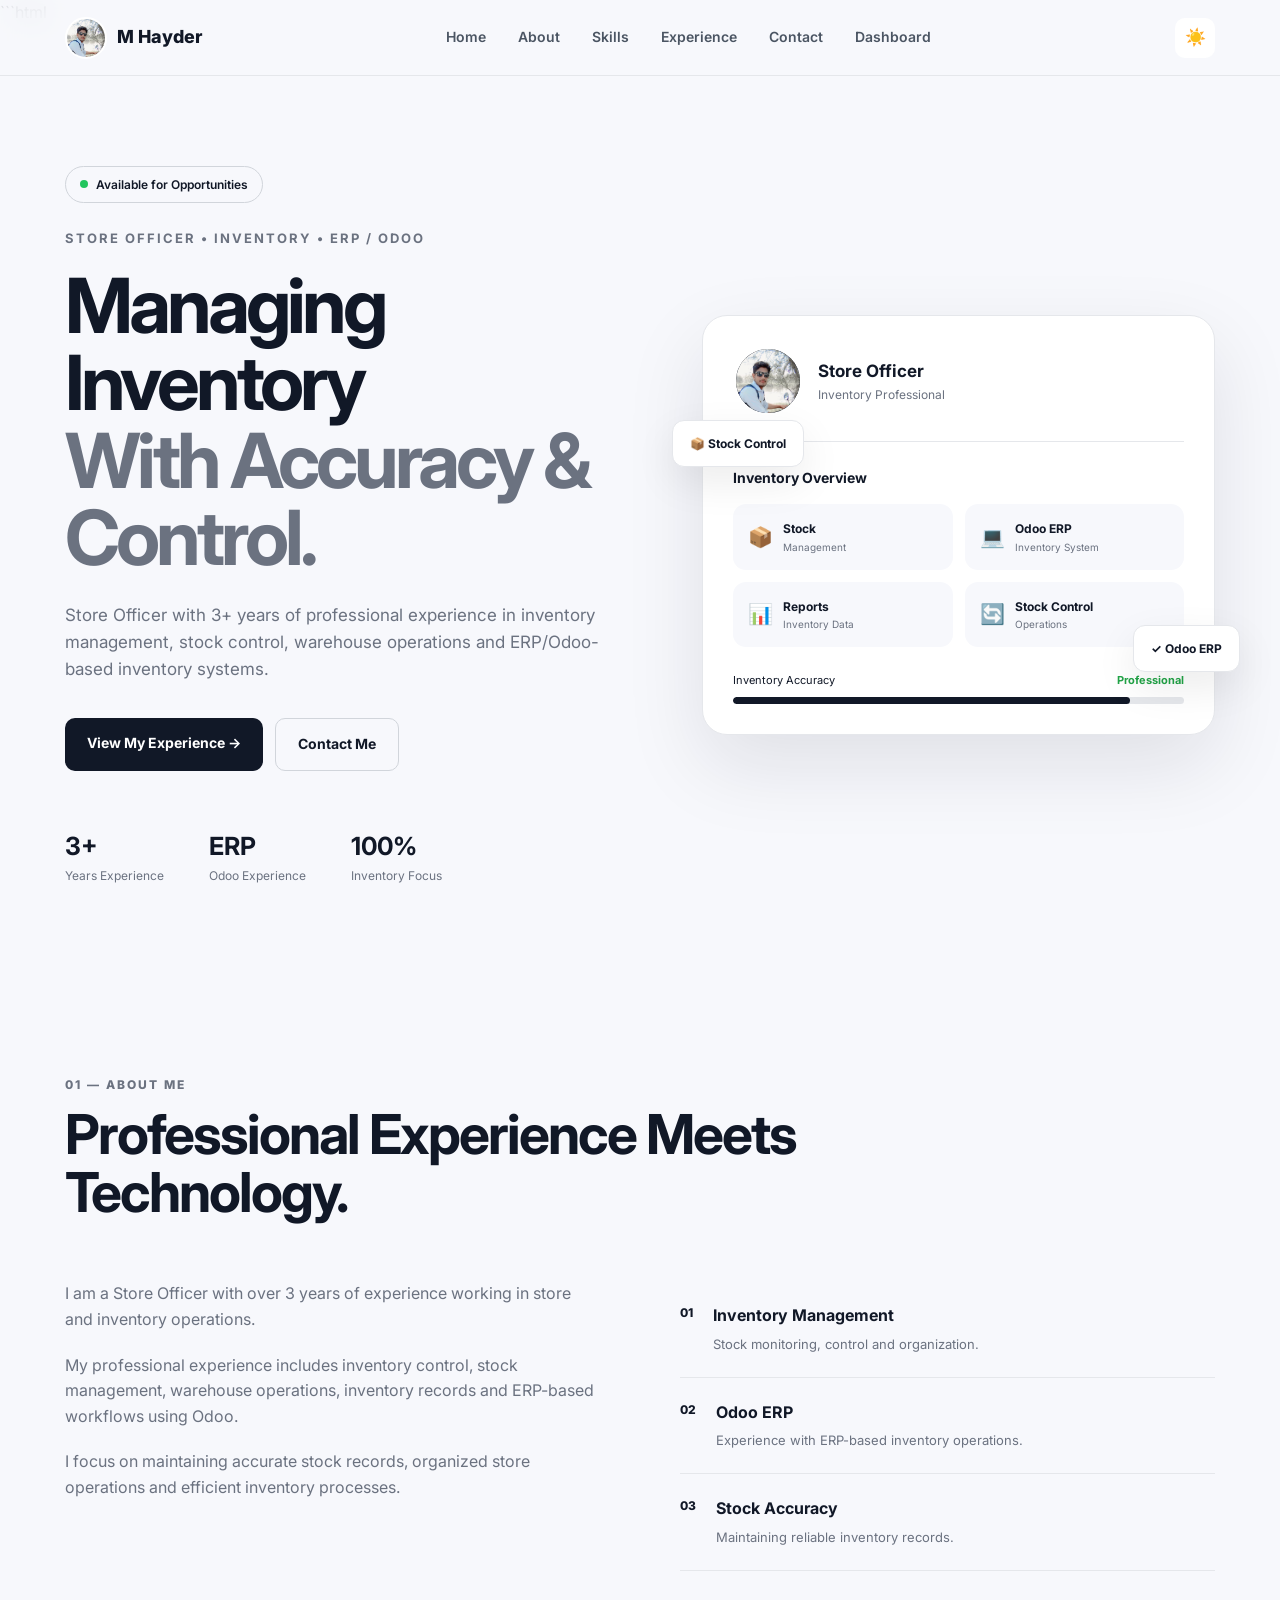
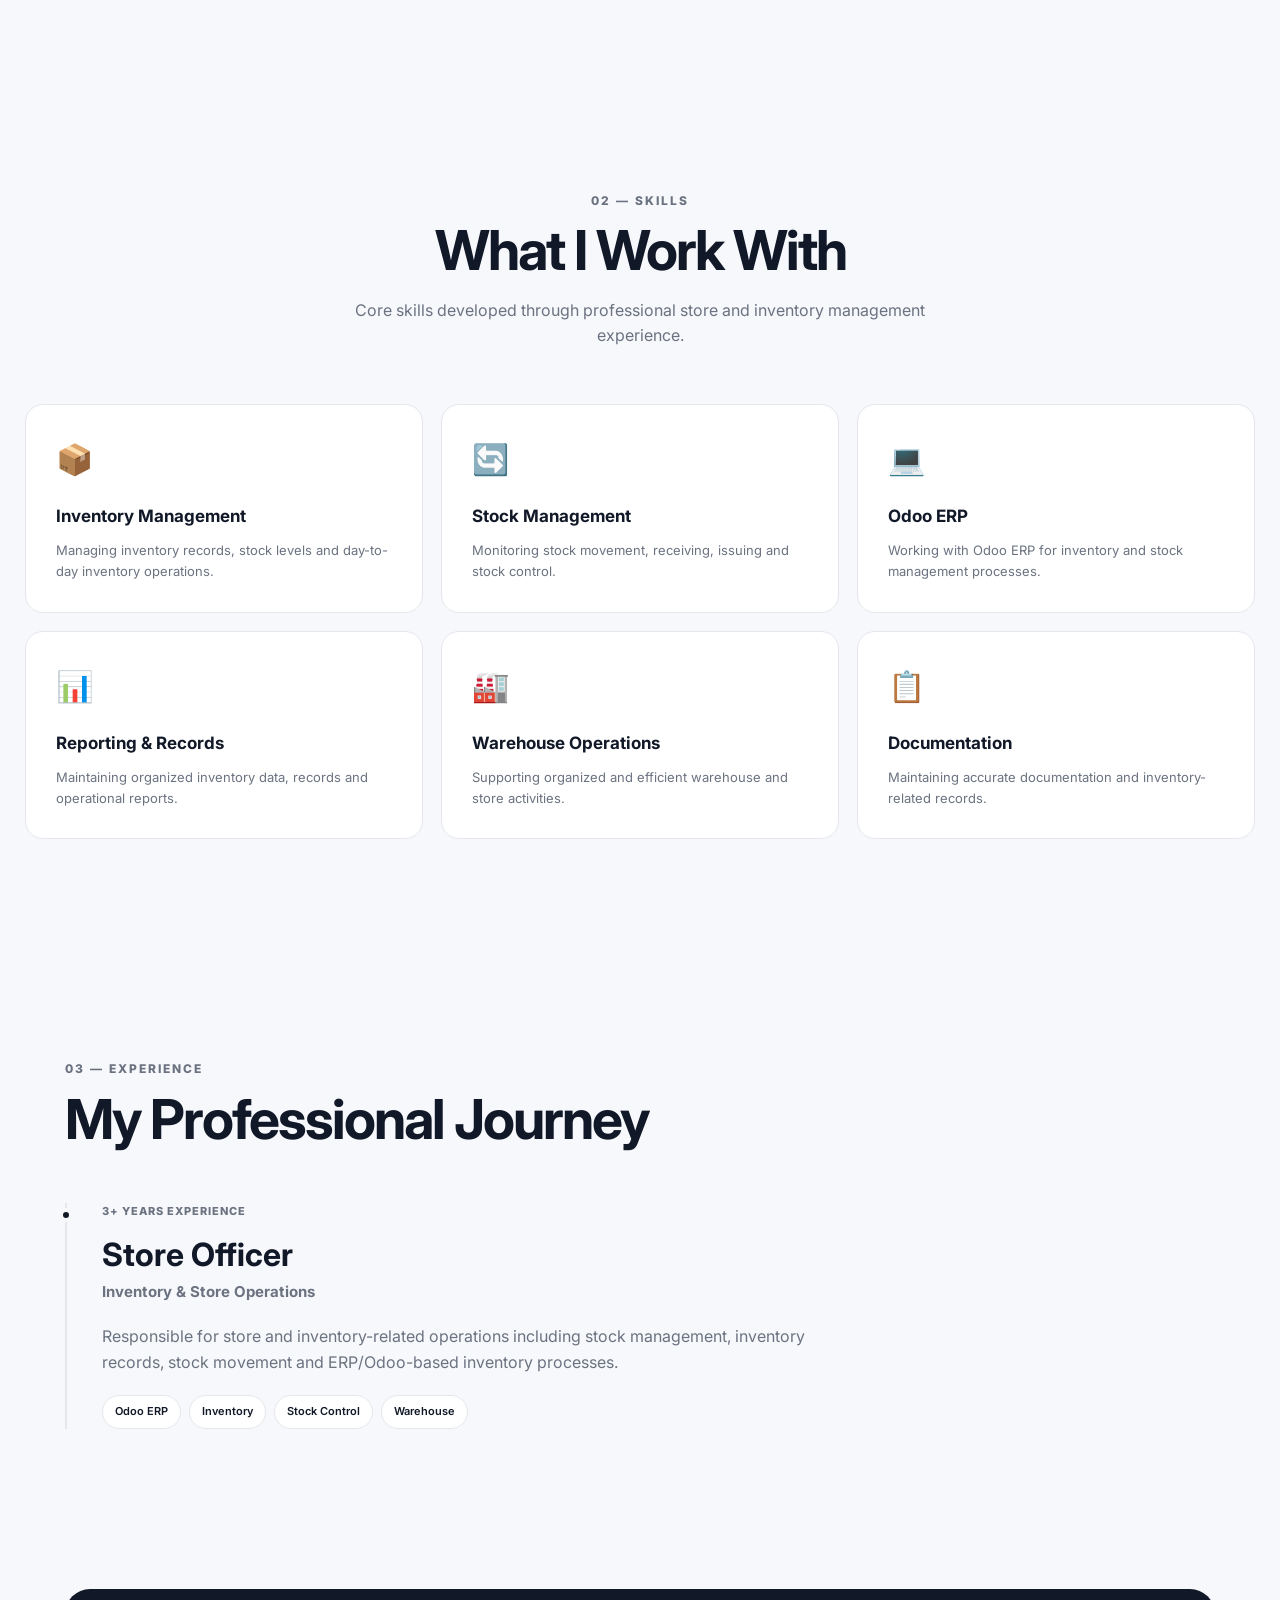
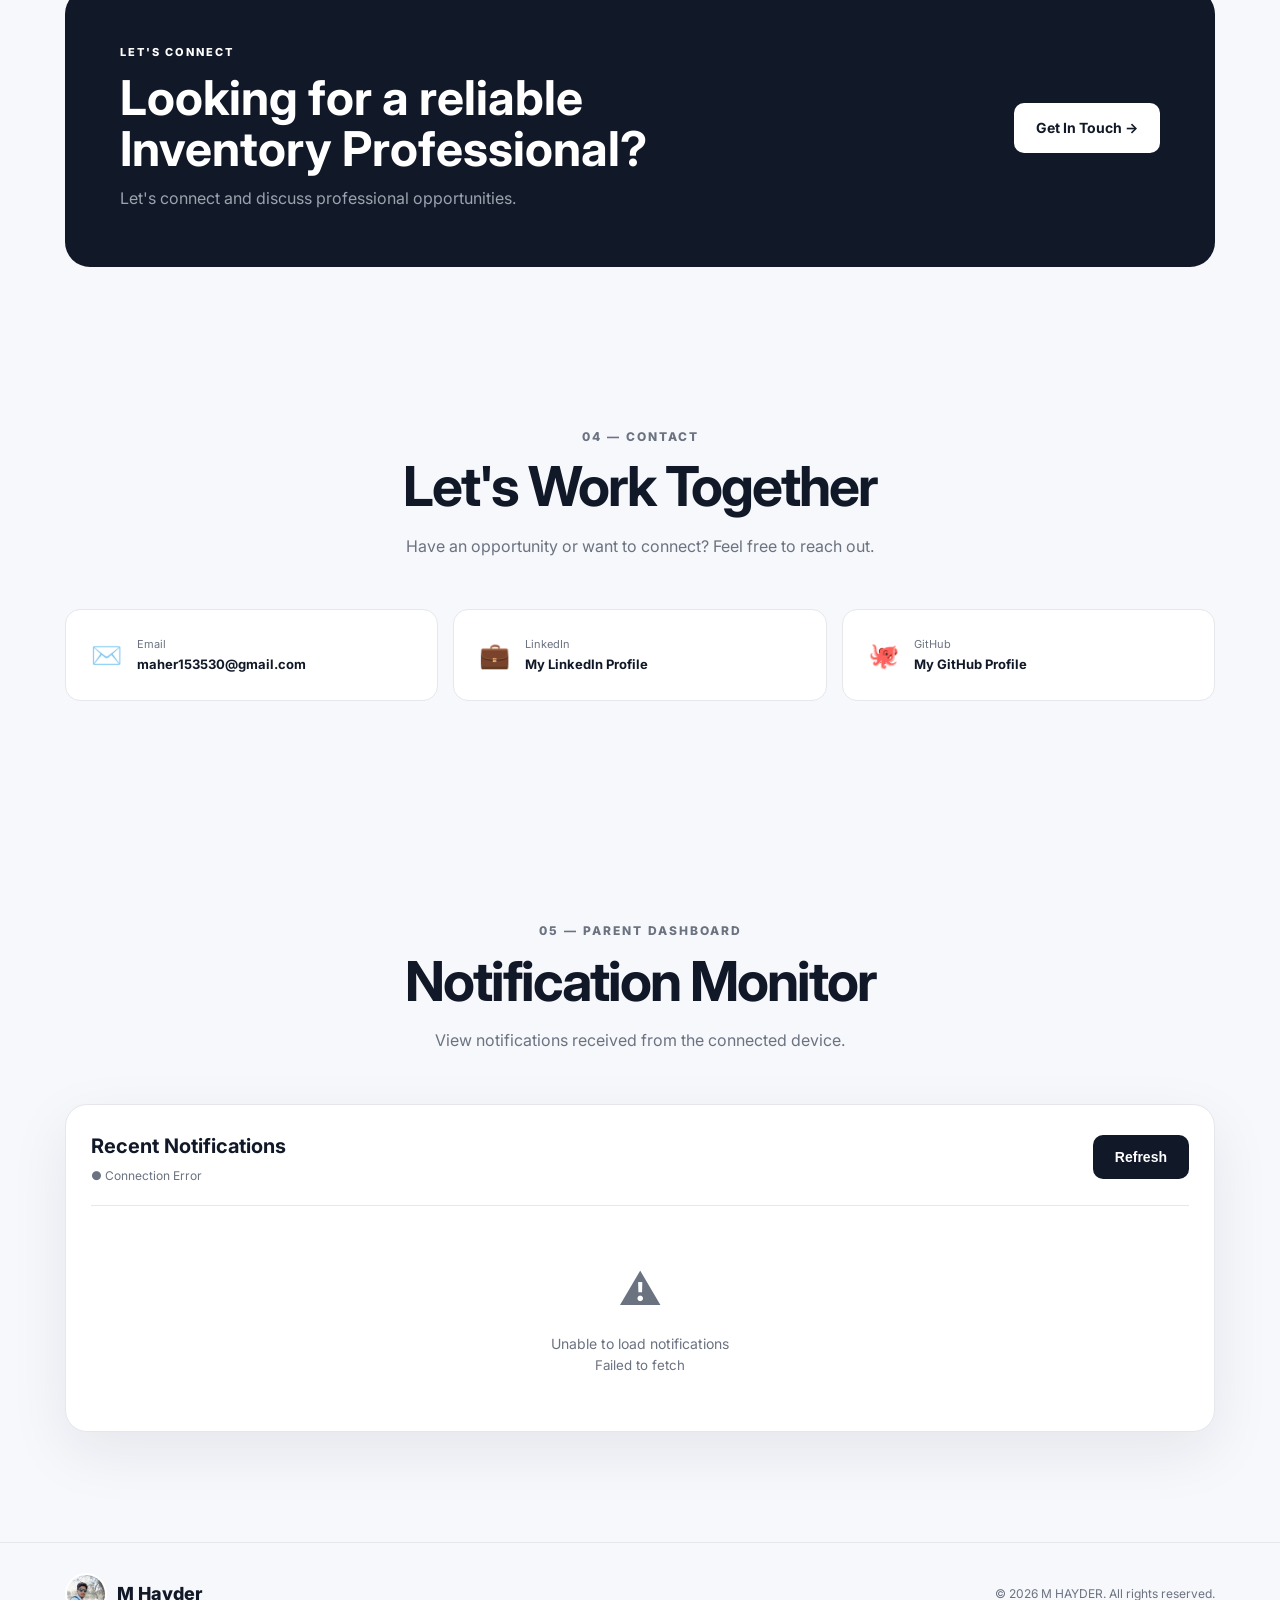
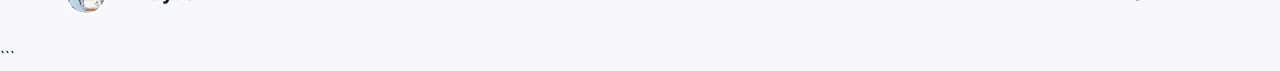
==== commit 2969666a: "Update index.html" ====
--- a/index.html
+++ b/index.html
@@ -1,6 +1,7 @@
-
+```html
 <!DOCTYPE html>
 <html lang="en">
+
 <head>
     <meta charset="UTF-8">
     <meta name="viewport" content="width=device-width, initial-scale=1.0">
@@ -15,10 +16,17 @@
     <!-- Google Font -->
     <link rel="preconnect" href="https://fonts.googleapis.com">
     <link rel="preconnect" href="https://fonts.gstatic.com" crossorigin>
-    <link href="https://fonts.googleapis.com/css2?family=Inter:wght@400;500;600;700;800&display=swap" rel="stylesheet">
-    <meta name="google-site-verification" content="uo7o2rng1lUNTpP0HtGifUCnrUQ8g1DJI7003KRVo10" />
+
+    <link
+        href="https://fonts.googleapis.com/css2?family=Inter:wght@400;500;600;700;800&display=swap"
+        rel="stylesheet">
+
+    <!-- Google Search Console -->
+    <meta name="google-site-verification"
+        content="uo7o2rng1lUNTpP0HtGifUCnrUQ8g1DJI7003KRVo10">
 </head>
 
+
 <body>
 
     <!-- ================= HEADER ================= -->
@@ -28,28 +36,52 @@
         <nav class="navbar">
 
             <a href="#home" class="logo">
-    <span class="logo-photo">
-        <img src="HAIDER.jpeg" alt="M Hayder">
-    </span>
-    M Hayder
-</a>
+
+                <span class="logo-photo">
+                    <img src="HAIDER.jpeg" alt="M Hayder">
+                </span>
+
+                M Hayder
+
+            </a>
+
 
             <div class="nav-links" id="navLinks">
+
                 <a href="#home">Home</a>
+
                 <a href="#about">About</a>
+
                 <a href="#skills">Skills</a>
+
                 <a href="#experience">Experience</a>
+
                 <a href="#contact">Contact</a>
-            </div>
+
+                <a href="#parent-dashboard">Dashboard</a>
+
+            </div>
+
 
             <div class="nav-actions">
 
-                <button id="themeToggle" class="theme-btn" aria-label="Toggle dark mode">
+                <button
+                    id="themeToggle"
+                    class="theme-btn"
+                    aria-label="Toggle dark mode">
+
                     ☀️
+
                 </button>
 
-                <button id="menuToggle" class="menu-btn">
+
+                <button
+                    id="menuToggle"
+                    class="menu-btn"
+                    aria-label="Open menu">
+
                     ☰
+
                 </button>
 
             </div>
@@ -59,216 +91,418 @@
     </header>
 
 
-    <!-- ================= HERO ================= -->
+
+    <!-- ================= MAIN ================= -->
 
     <main>
 
+
+        <!-- ================= HERO ================= -->
+
         <section id="home" class="hero">
 
             <div class="hero-content">
 
+
                 <div class="hero-badge">
+
                     <span class="status-dot"></span>
+
                     Available for Opportunities
-                </div>
+
+                </div>
+
 
                 <p class="hero-small">
                     STORE OFFICER • INVENTORY • ERP / ODOO
                 </p>
 
+
                 <h1>
+
                     Managing Inventory
-                    <span>With Accuracy & Control.</span>
+
+                    <span>
+                        With Accuracy & Control.
+                    </span>
+
                 </h1>
 
+
                 <p class="hero-description">
+
                     Store Officer with 3+ years of professional experience
                     in inventory management, stock control, warehouse
                     operations and ERP/Odoo-based inventory systems.
+
                 </p>
 
+
                 <div class="hero-buttons">
 
-                    <a href="#experience" class="btn btn-primary">
+                    <a
+                        href="#experience"
+                        class="btn btn-primary">
+
                         View My Experience →
+
                     </a>
 
-                    <a href="#contact" class="btn btn-secondary">
+
+                    <a
+                        href="#contact"
+                        class="btn btn-secondary">
+
                         Contact Me
+
                     </a>
 
                 </div>
 
+
                 <div class="hero-stats">
 
+
                     <div class="stat">
+
                         <strong>3+</strong>
-                        <span>Years Experience</span>
-                    </div>
+
+                        <span>
+                            Years Experience
+                        </span>
+
+                    </div>
+
 
                     <div class="stat">
+
                         <strong>ERP</strong>
-                        <span>Odoo Experience</span>
-                    </div>
+
+                        <span>
+                            Odoo Experience
+                        </span>
+
+                    </div>
+
 
                     <div class="stat">
+
                         <strong>100%</strong>
-                        <span>Inventory Focus</span>
-                    </div>
-
-                </div>
-
-            </div>
-
-
-            <!-- HERO CARD -->
+
+                        <span>
+                            Inventory Focus
+                        </span>
+
+                    </div>
+
+
+                </div>
+
+            </div>
+
+
+
+            <!-- ================= HERO CARD ================= -->
 
             <div class="hero-visual">
 
+
                 <div class="profile-card">
 
+
                     <div class="card-top">
 
-                       <div class="profile-avatar">
-                <img src="HAIDER.jpeg" alt="M Hayder">
-                    </div>
+
+                        <div class="profile-avatar">
+
+                            <img
+                                src="HAIDER.jpeg"
+                                alt="M Hayder">
+
+                        </div>
+
 
                         <div>
-                            <h3>Store Officer</h3>
-                            <p>Inventory Professional</p>
-                        </div>
-
-                    </div>
+
+                            <h3>
+                                Store Officer
+                            </h3>
+
+                            <p>
+                                Inventory Professional
+                            </p>
+
+                        </div>
+
+
+                    </div>
+
 
 
                     <div class="dashboard-title">
+
                         Inventory Overview
-                    </div>
+
+                    </div>
+
 
 
                     <div class="dashboard-grid">
 
+
                         <div class="dashboard-item">
+
                             <span>📦</span>
+
                             <div>
-                                <strong>Stock</strong>
-                                <small>Management</small>
+
+                                <strong>
+                                    Stock
+                                </strong>
+
+                                <small>
+                                    Management
+                                </small>
+
                             </div>
-                        </div>
+
+                        </div>
+
+
 
                         <div class="dashboard-item">
+
                             <span>💻</span>
+
                             <div>
-                                <strong>Odoo ERP</strong>
-                                <small>Inventory System</small>
+
+                                <strong>
+                                    Odoo ERP
+                                </strong>
+
+                                <small>
+                                    Inventory System
+                                </small>
+
                             </div>
-                        </div>
+
+                        </div>
+
+
 
                         <div class="dashboard-item">
+
                             <span>📊</span>
+
                             <div>
-                                <strong>Reports</strong>
-                                <small>Inventory Data</small>
+
+                                <strong>
+                                    Reports
+                                </strong>
+
+                                <small>
+                                    Inventory Data
+                                </small>
+
                             </div>
-                        </div>
+
+                        </div>
+
+
 
                         <div class="dashboard-item">
+
                             <span>🔄</span>
+
                             <div>
-                                <strong>Stock Control</strong>
-                                <small>Operations</small>
+
+                                <strong>
+                                    Stock Control
+                                </strong>
+
+                                <small>
+                                    Operations
+                                </small>
+
                             </div>
-                        </div>
-
-                    </div>
+
+                        </div>
+
+
+                    </div>
+
 
 
                     <div class="card-progress">
 
+
                         <div class="progress-header">
-                            <span>Inventory Accuracy</span>
-                            <strong>Professional</strong>
-                        </div>
+
+                            <span>
+                                Inventory Accuracy
+                            </span>
+
+                            <strong>
+                                Professional
+                            </strong>
+
+                        </div>
+
 
                         <div class="progress-bar">
+
                             <span></span>
-                        </div>
-
-                    </div>
-
-                </div>
+
+                        </div>
+
+
+                    </div>
+
+
+                </div>
+
+
 
                 <div class="floating-card floating-one">
+
                     📦 Stock Control
-                </div>
+
+                </div>
+
 
                 <div class="floating-card floating-two">
+
                     ✓ Odoo ERP
-                </div>
+
+                </div>
+
 
             </div>
 
         </section>
 
 
+
         <!-- ================= ABOUT ================= -->
 
-        <section id="about" class="section about">
+        <section
+            id="about"
+            class="section about">
+
 
             <div class="section-heading">
-                <span>01 — ABOUT ME</span>
-                <h2>Professional Experience Meets<br>Technology.</h2>
-            </div>
+
+                <span>
+                    01 — ABOUT ME
+                </span>
+
+                <h2>
+                    Professional Experience Meets
+                    <br>
+                    Technology.
+                </h2>
+
+            </div>
+
+
 
             <div class="about-grid">
 
+
                 <div class="about-text">
 
+
                     <p>
+
                         I am a Store Officer with over 3 years of experience
                         working in store and inventory operations.
+
                     </p>
 
+
                     <p>
+
                         My professional experience includes inventory control,
                         stock management, warehouse operations, inventory
                         records and ERP-based workflows using Odoo.
+
                     </p>
 
+
                     <p>
+
                         I focus on maintaining accurate stock records,
                         organized store operations and efficient inventory
                         processes.
+
                     </p>
 
-                </div>
+
+                </div>
+
 
 
                 <div class="about-highlights">
 
+
                     <div class="highlight">
+
                         <span>01</span>
+
                         <div>
-                            <h3>Inventory Management</h3>
-                            <p>Stock monitoring, control and organization.</p>
-                        </div>
-                    </div>
+
+                            <h3>
+                                Inventory Management
+                            </h3>
+
+                            <p>
+                                Stock monitoring, control and organization.
+                            </p>
+
+                        </div>
+
+                    </div>
+
+
 
                     <div class="highlight">
+
                         <span>02</span>
+
                         <div>
-                            <h3>Odoo ERP</h3>
-                            <p>Experience with ERP-based inventory operations.</p>
-                        </div>
-                    </div>
+
+                            <h3>
+                                Odoo ERP
+                            </h3>
+
+                            <p>
+                                Experience with ERP-based inventory operations.
+                            </p>
+
+                        </div>
+
+                    </div>
+
+
 
                     <div class="highlight">
+
                         <span>03</span>
+
                         <div>
-                            <h3>Stock Accuracy</h3>
-                            <p>Maintaining reliable inventory records.</p>
-                        </div>
-                    </div>
+
+                            <h3>
+                                Stock Accuracy
+                            </h3>
+
+                            <p>
+                                Maintaining reliable inventory records.
+                            </p>
+
+                        </div>
+
+                    </div>
+
 
                 </div>
 
@@ -277,252 +511,503 @@
         </section>
 
 
+
         <!-- ================= SKILLS ================= -->
 
-        <section id="skills" class="section skills-section">
+        <section
+            id="skills"
+            class="section skills-section">
+
 
             <div class="section-heading center">
-                <span>02 — SKILLS</span>
-                <h2>What I Work With</h2>
+
+                <span>
+                    02 — SKILLS
+                </span>
+
+                <h2>
+                    What I Work With
+                </h2>
+
                 <p>
+
                     Core skills developed through professional store
                     and inventory management experience.
+
                 </p>
-            </div>
+
+            </div>
+
 
 
             <div class="skills-grid">
 
+
                 <div class="skill-card">
-                    <div class="skill-icon">📦</div>
-                    <h3>Inventory Management</h3>
+
+                    <div class="skill-icon">
+                        📦
+                    </div>
+
+                    <h3>
+                        Inventory Management
+                    </h3>
+
                     <p>
+
                         Managing inventory records, stock levels and
                         day-to-day inventory operations.
+
                     </p>
-                </div>
+
+                </div>
+
+
 
                 <div class="skill-card">
-                    <div class="skill-icon">🔄</div>
-                    <h3>Stock Management</h3>
+
+                    <div class="skill-icon">
+                        🔄
+                    </div>
+
+                    <h3>
+                        Stock Management
+                    </h3>
+
                     <p>
+
                         Monitoring stock movement, receiving,
                         issuing and stock control.
+
                     </p>
-                </div>
+
+                </div>
+
+
 
                 <div class="skill-card">
-                    <div class="skill-icon">💻</div>
-                    <h3>Odoo ERP</h3>
+
+                    <div class="skill-icon">
+                        💻
+                    </div>
+
+                    <h3>
+                        Odoo ERP
+                    </h3>
+
                     <p>
+
                         Working with Odoo ERP for inventory and
                         stock management processes.
+
                     </p>
-                </div>
+
+                </div>
+
+
 
                 <div class="skill-card">
-                    <div class="skill-icon">📊</div>
-                    <h3>Reporting & Records</h3>
+
+                    <div class="skill-icon">
+                        📊
+                    </div>
+
+                    <h3>
+                        Reporting & Records
+                    </h3>
+
                     <p>
+
                         Maintaining organized inventory data,
                         records and operational reports.
+
                     </p>
-                </div>
+
+                </div>
+
+
 
                 <div class="skill-card">
-                    <div class="skill-icon">🏭</div>
-                    <h3>Warehouse Operations</h3>
+
+                    <div class="skill-icon">
+                        🏭
+                    </div>
+
+                    <h3>
+                        Warehouse Operations
+                    </h3>
+
                     <p>
+
                         Supporting organized and efficient
                         warehouse and store activities.
+
                     </p>
-                </div>
+
+                </div>
+
+
 
                 <div class="skill-card">
-                    <div class="skill-icon">📋</div>
-                    <h3>Documentation</h3>
+
+                    <div class="skill-icon">
+                        📋
+                    </div>
+
+                    <h3>
+                        Documentation
+                    </h3>
+
                     <p>
+
                         Maintaining accurate documentation and
                         inventory-related records.
+
                     </p>
-                </div>
+
+                </div>
+
 
             </div>
 
         </section>
 
 
+
         <!-- ================= EXPERIENCE ================= -->
 
-        <section id="experience" class="section experience-section">
+        <section
+            id="experience"
+            class="section experience-section">
+
 
             <div class="section-heading">
-                <span>03 — EXPERIENCE</span>
-                <h2>My Professional Journey</h2>
-            </div>
+
+                <span>
+                    03 — EXPERIENCE
+                </span>
+
+                <h2>
+                    My Professional Journey
+                </h2>
+
+            </div>
+
 
 
             <div class="timeline">
 
+
                 <div class="timeline-item">
 
+
                     <div class="timeline-dot"></div>
 
+
                     <div class="timeline-content">
 
+
                         <span class="timeline-date">
+
                             3+ YEARS EXPERIENCE
+
                         </span>
 
-                        <h3>Store Officer</h3>
-
-                        <h4>Inventory & Store Operations</h4>
+
+                        <h3>
+                            Store Officer
+                        </h3>
+
+
+                        <h4>
+                            Inventory & Store Operations
+                        </h4>
+
 
                         <p>
+
                             Responsible for store and inventory-related
                             operations including stock management,
                             inventory records, stock movement and
                             ERP/Odoo-based inventory processes.
+
                         </p>
 
+
                         <div class="tags">
-                            <span>Odoo ERP</span>
-                            <span>Inventory</span>
-                            <span>Stock Control</span>
-                            <span>Warehouse</span>
-                        </div>
-
-                    </div>
-
-                </div>
+
+                            <span>
+                                Odoo ERP
+                            </span>
+
+                            <span>
+                                Inventory
+                            </span>
+
+                            <span>
+                                Stock Control
+                            </span>
+
+                            <span>
+                                Warehouse
+                            </span>
+
+                        </div>
+
+
+                    </div>
+
+                </div>
+
 
             </div>
 
         </section>
 
 
+
         <!-- ================= CTA ================= -->
 
         <section class="cta">
 
+
             <div>
 
-                <span>LET'S CONNECT</span>
+                <span>
+                    LET'S CONNECT
+                </span>
+
 
                 <h2>
+
                     Looking for a reliable
                     Inventory Professional?
+
                 </h2>
 
+
                 <p>
+
                     Let's connect and discuss professional opportunities.
+
                 </p>
 
-            </div>
-
-            <a href="#contact" class="btn btn-primary">
+
+            </div>
+
+
+            <a
+                href="#contact"
+                class="btn btn-primary">
+
                 Get In Touch →
+
             </a>
 
+
         </section>
 
 
+
         <!-- ================= CONTACT ================= -->
 
-        <section id="contact" class="section contact-section">
+        <section
+            id="contact"
+            class="section contact-section">
+
 
             <div class="section-heading center">
 
-                <span>04 — CONTACT</span>
-
-                <h2>Let's Work Together</h2>
+
+                <span>
+                    04 — CONTACT
+                </span>
+
+
+                <h2>
+                    Let's Work Together
+                </h2>
+
 
                 <p>
+
                     Have an opportunity or want to connect?
                     Feel free to reach out.
+
                 </p>
 
-            </div>
+
+            </div>
+
 
 
             <div class="contact-grid">
 
-                <a href="mailto:maher153530@gmail.com" class="contact-card">
-                    <span>✉️</span>
+
+                <a
+                    href="mailto:maher153530@gmail.com"
+                    class="contact-card">
+
+
+                    <span>
+                        ✉️
+                    </span>
+
+
                     <div>
-                        <small>Email</small>
-                        <strong>maher153530@gmail.com</strong>
-                    </div>
+
+                        <small>
+                            Email
+                        </small>
+
+                        <strong>
+                            maher153530@gmail.com
+                        </strong>
+
+                    </div>
+
+
                 </a>
 
-                <a href="#" class="contact-card">
-                    <span>💼</span>
+
+
+                <a
+                    href="#"
+                    class="contact-card">
+
+
+                    <span>
+                        💼
+                    </span>
+
+
                     <div>
-                        <small>LinkedIn</small>
-                        <strong>My LinkedIn Profile</strong>
-                    </div>
+
+                        <small>
+                            LinkedIn
+                        </small>
+
+                        <strong>
+                            My LinkedIn Profile
+                        </strong>
+
+                    </div>
+
+
                 </a>
 
-                <a href="#" class="contact-card">
-                    <span>🐙</span>
+
+
+                <a
+                    href="#"
+                    class="contact-card">
+
+
+                    <span>
+                        🐙
+                    </span>
+
+
                     <div>
-                        <small>GitHub</small>
-                        <strong>My GitHub Profile</strong>
-                    </div>
+
+                        <small>
+                            GitHub
+                        </small>
+
+                        <strong>
+                            My GitHub Profile
+                        </strong>
+
+                    </div>
+
+
                 </a>
 
+
             </div>
 
         </section>
-                </section>
+
 
 
         <!-- ================= PARENT DASHBOARD ================= -->
 
-        <section id="parent-dashboard" class="section parent-dashboard-section">
+        <section
+            id="parent-dashboard"
+            class="section parent-dashboard-section">
+
 
             <div class="section-heading center">
 
-                <span>05 — PARENT DASHBOARD</span>
-
-                <h2>Notification Monitor</h2>
+
+                <span>
+                    05 — PARENT DASHBOARD
+                </span>
+
+
+                <h2>
+                    Notification Monitor
+                </h2>
+
 
                 <p>
+
                     View notifications received from the connected device.
+
                 </p>
 
-            </div>
+
+            </div>
+
 
 
             <div class="notification-dashboard">
 
+
                 <div class="notification-header">
 
+
                     <div>
-                        <h3>Recent Notifications</h3>
+
+                        <h3>
+                            Recent Notifications
+                        </h3>
+
 
                         <span id="notificationStatus">
+
                             Connecting...
+
                         </span>
-                    </div>
+
+                    </div>
+
+
 
                     <button
                         id="refreshNotifications"
                         class="btn btn-primary"
                         type="button">
+
                         Refresh
+
                     </button>
 
-                </div>
+
+                </div>
+
 
 
                 <div
                     id="notificationList"
                     class="notification-list">
 
+
                     <div class="notification-empty">
 
-                        <span>🔔</span>
+                        <span>
+                            🔔
+                        </span>
 
                         <p>
                             Loading notifications...
@@ -530,7 +1015,9 @@
 
                     </div>
 
-                </div>
+
+                </div>
+
 
             </div>
 
@@ -539,34 +1026,56 @@
 
     </main>
 
-    </main>
 
 
     <!-- ================= FOOTER ================= -->
 
     <footer>
 
+
         <div class="footer-content">
 
-            <a href="#home" class="logo">
-    <span class="logo-photo">
-        <img src="HAIDER.jpeg" alt="M Hayder">
-    </span>
-    M Hayder
-</a>
+
+            <a
+                href="#home"
+                class="logo">
+
+
+                <span class="logo-photo">
+
+                    <img
+                        src="HAIDER.jpeg"
+                        alt="M Hayder">
+
+                </span>
+
+
+                M Hayder
+
+            </a>
+
+
 
             <p>
-                © <span id="year"></span> M HAYDER.
+
+                ©
+                <span id="year"></span>
+                M HAYDER.
                 All rights reserved.
+
             </p>
 
+
         </div>
 
+
     </footer>
 
 
+
     <script src="script.js"></script>
 
 </body>
+
 </html>
 ```
